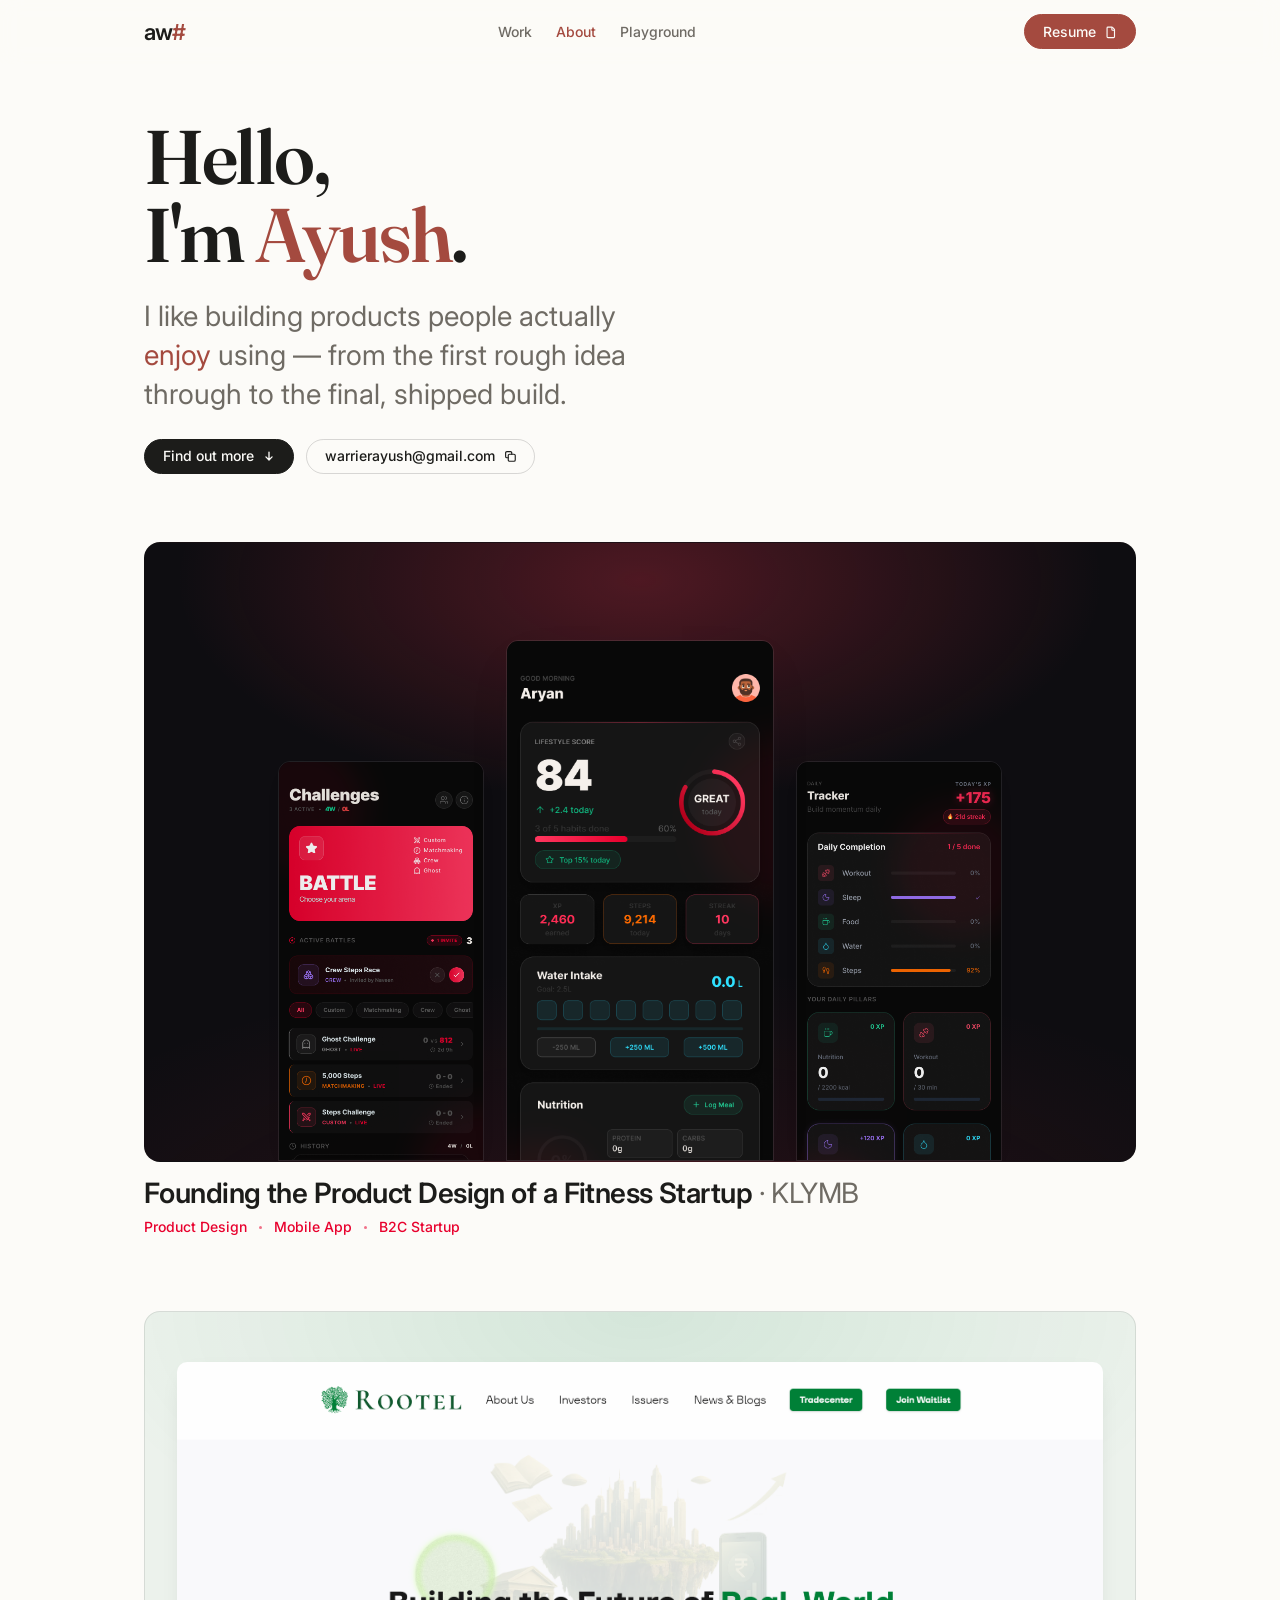
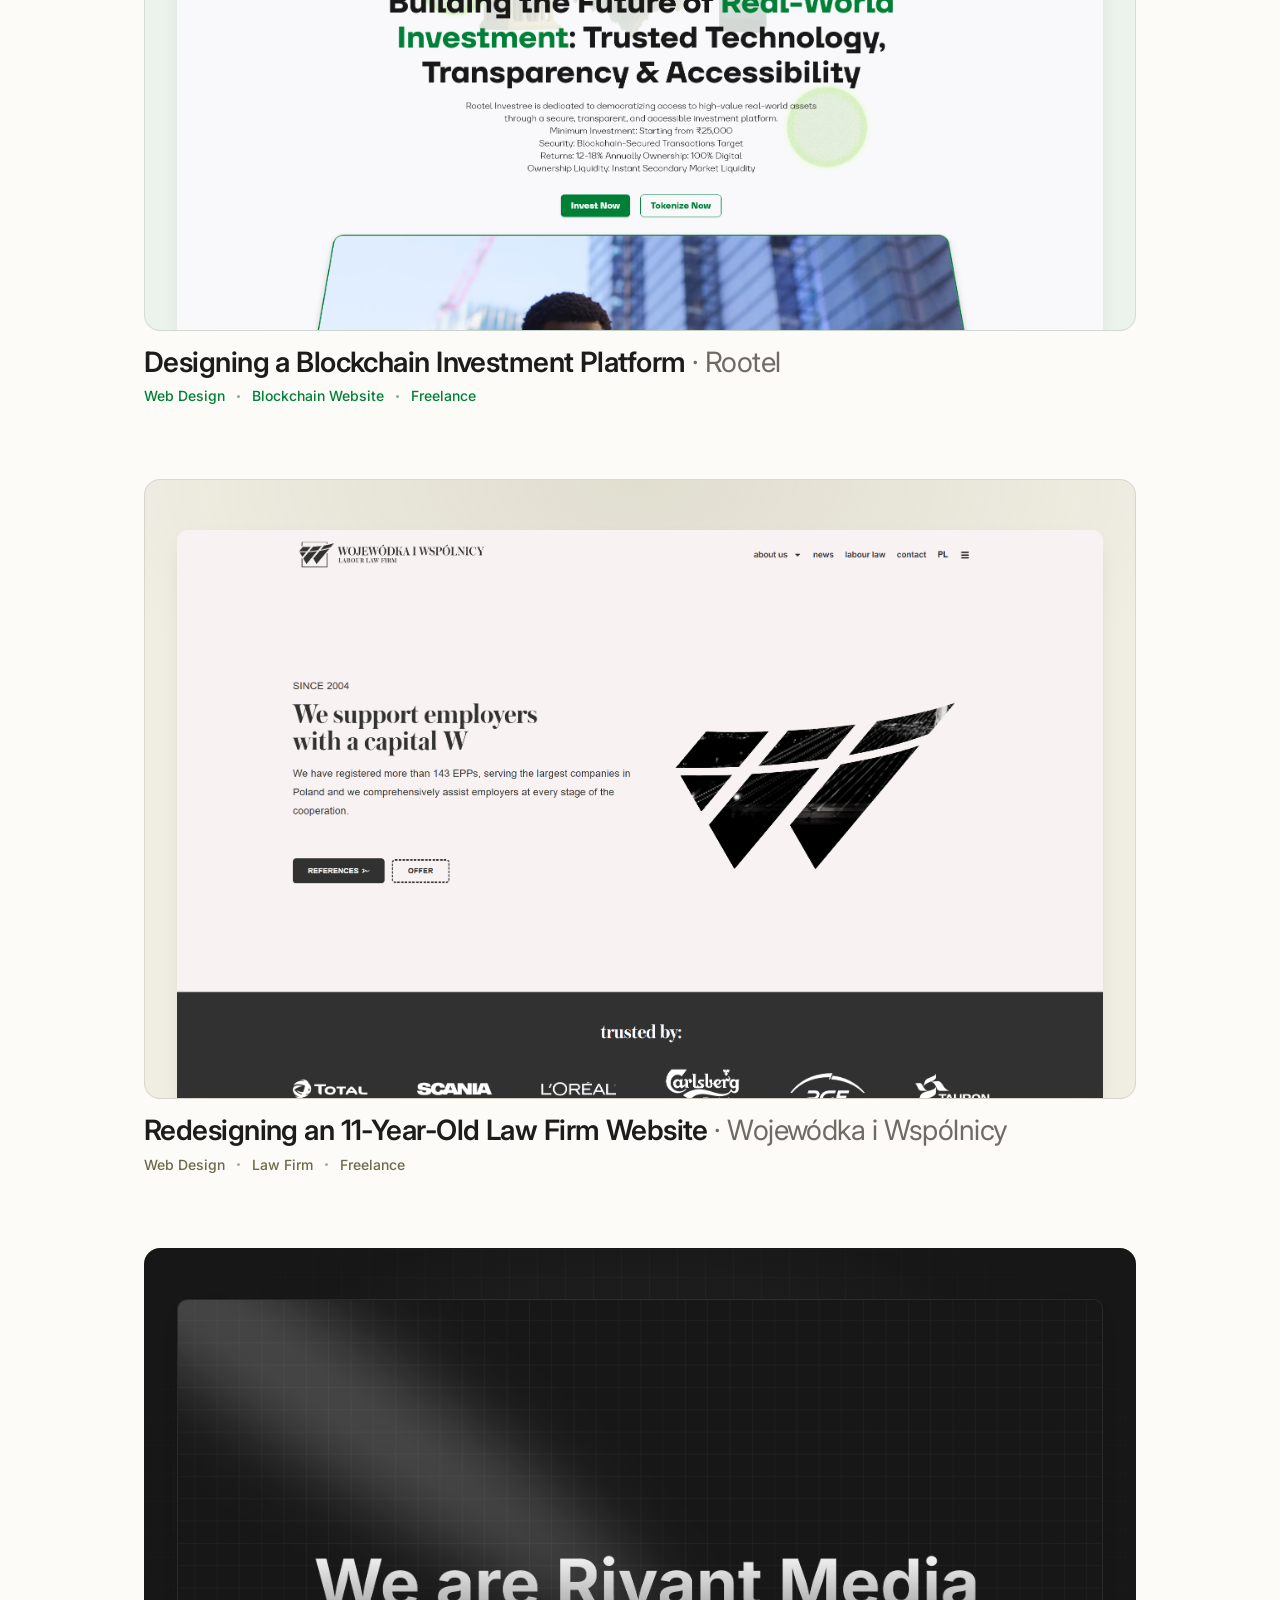
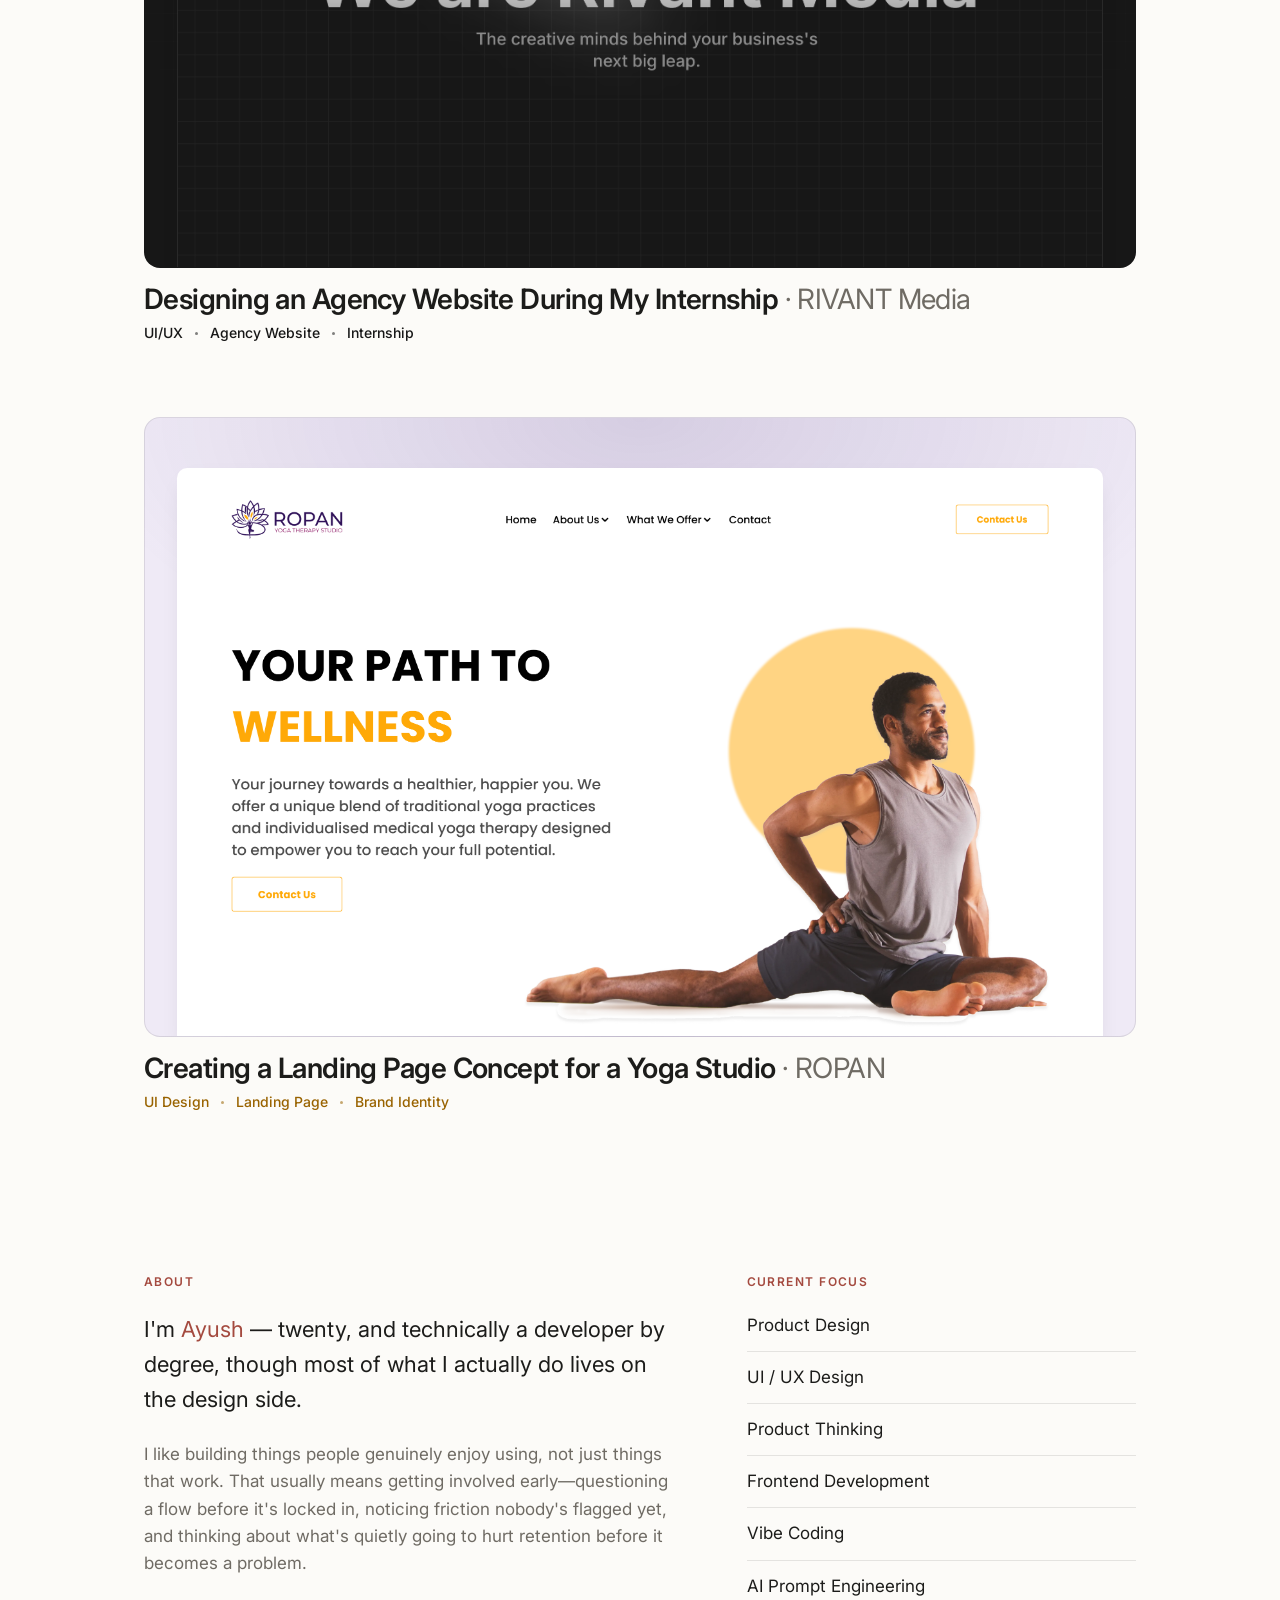
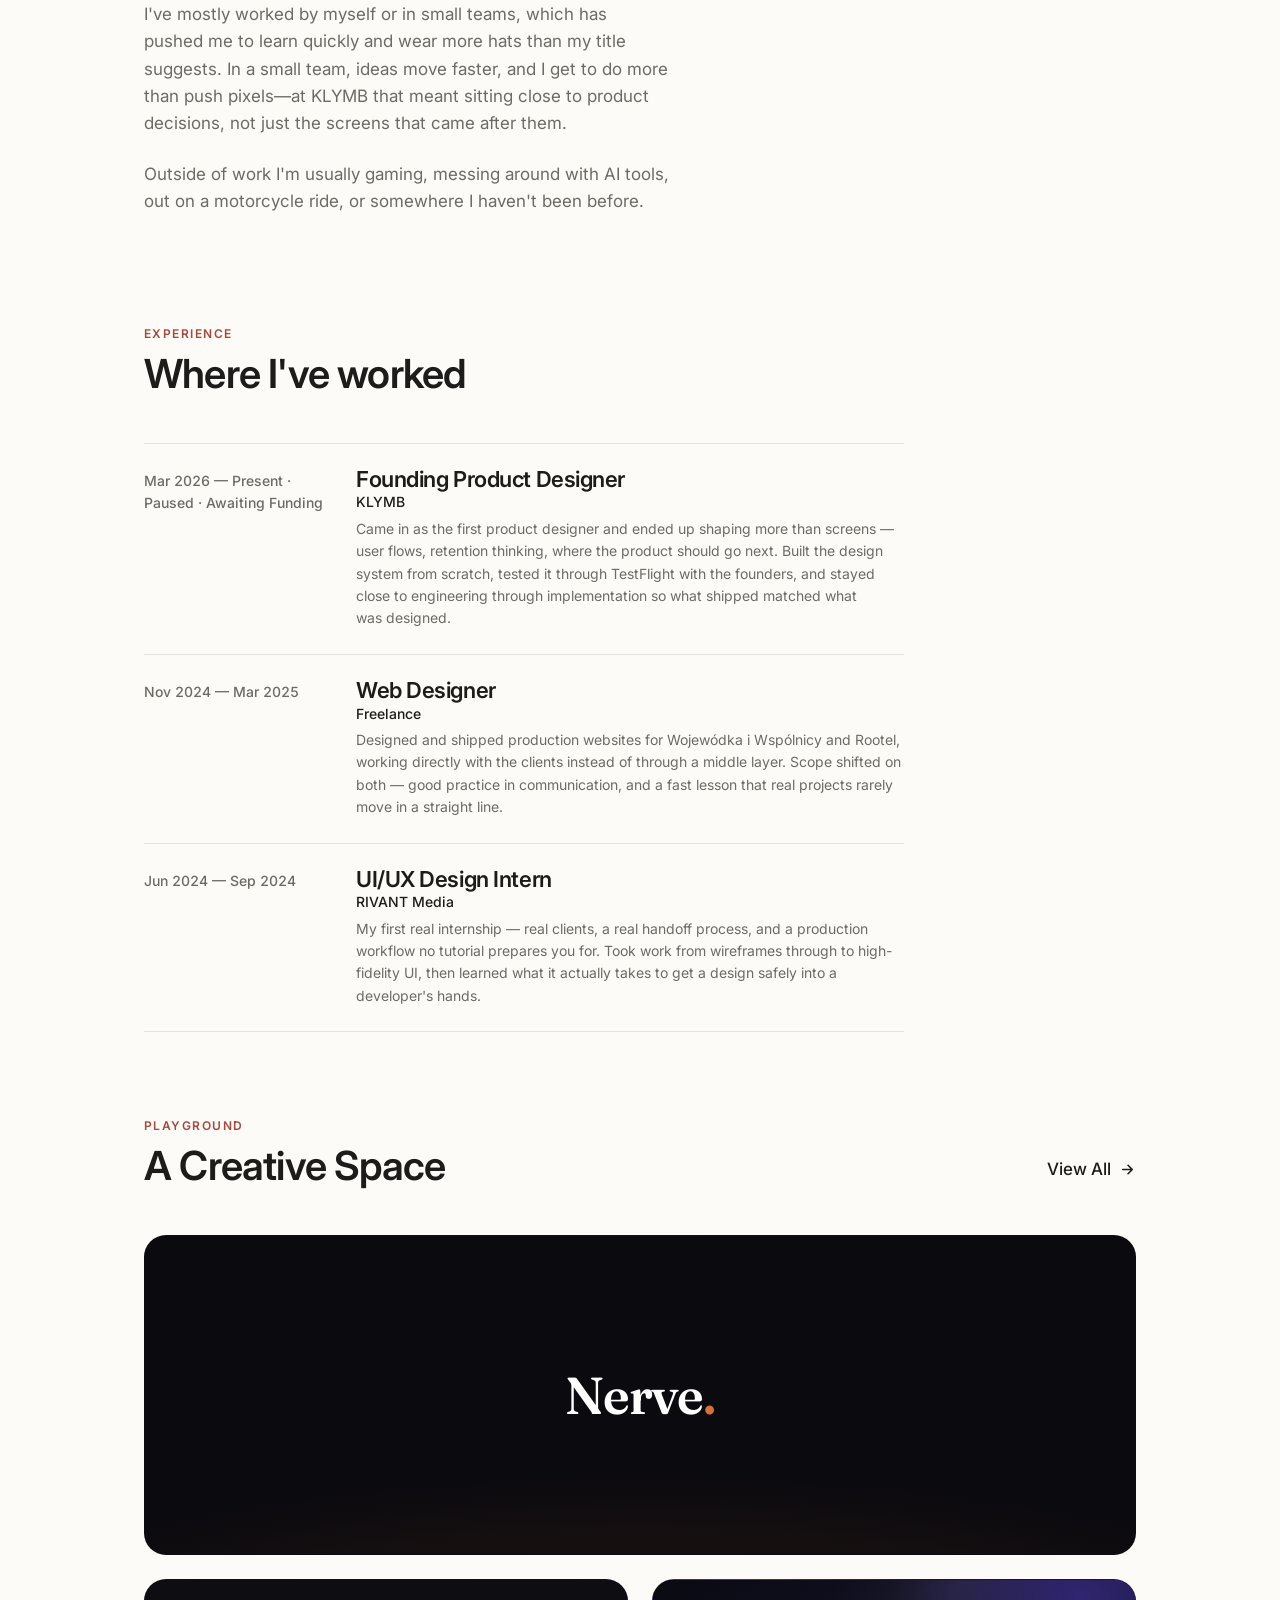
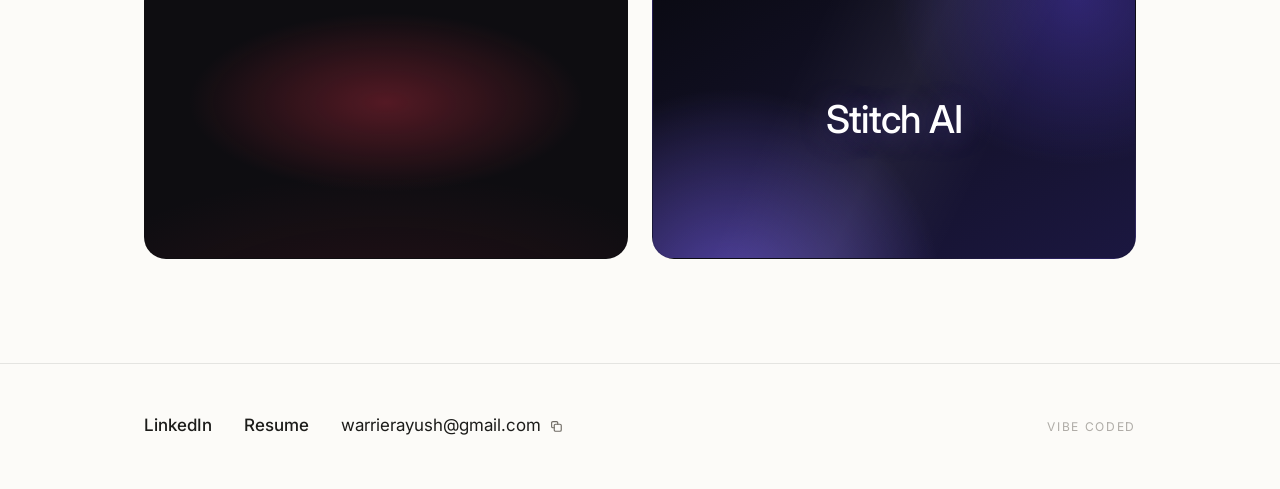
==== index.html @ 0dbe0be9 "Add files via upload" ====
<!DOCTYPE html>
<html lang="en">
<head>
  <meta charset="UTF-8" />
  <meta name="viewport" content="width=device-width, initial-scale=1.0" />

  <title>Ayush Warrier</title>
  <meta name="description" content="Ayush Warrier — product designer and frontend engineer based in Mumbai. Selected product and web work, including KLYMB, ROPAN and Rootel." />
  <meta name="author" content="Ayush Warrier" />
  <link rel="canonical" href="https://warrierayush.me/" />

  <!-- Open Graph — og:title is a touch fuller than <title> for social
       previews, where a bare name alone gives a stranger no context. -->
  <meta property="og:title" content="Ayush Warrier — Product Designer &amp; Frontend Engineer" />
  <meta property="og:description" content="Ayush Warrier — product designer and frontend engineer based in Mumbai. Selected product and web work, including KLYMB, ROPAN and Rootel." />
  <meta property="og:type" content="website" />
  <meta property="og:url" content="https://warrierayush.me/" />
  <meta property="og:image" content="https://warrierayush.me/assets/og-image.png" />
  <meta property="og:image:width" content="1200" />
  <meta property="og:image:height" content="630" />
  <meta property="og:site_name" content="Ayush Warrier" />

  <!-- Twitter Card -->
  <meta name="twitter:card" content="summary_large_image" />
  <meta name="twitter:title" content="Ayush Warrier — Product Designer &amp; Frontend Engineer" />
  <meta name="twitter:description" content="Ayush Warrier — product designer and frontend engineer based in Mumbai. Selected product and web work, including KLYMB, ROPAN and Rootel." />
  <meta name="twitter:image" content="https://warrierayush.me/assets/og-image.png" />

  <!-- Icons / PWA -->
  <link rel="icon" href="assets/favicon.ico" sizes="32x32" />
  <link rel="icon" href="assets/favicon.svg" type="image/svg+xml" />
  <link rel="icon" href="assets/favicon-16x16.png" sizes="16x16" type="image/png" />
  <link rel="icon" href="assets/favicon-32x32.png" sizes="32x32" type="image/png" />
  <link rel="apple-touch-icon" href="assets/apple-touch-icon.png" />
  <link rel="manifest" href="site.webmanifest" />
  <meta name="theme-color" content="#FCFBF8" />

  <link rel="preconnect" href="https://fonts.googleapis.com" />
  <link rel="preconnect" href="https://fonts.gstatic.com" crossorigin />
  <link
    href="https://fonts.googleapis.com/css2?family=Fraunces:opsz,wght@9..144,400;9..144,500;9..144,600&family=Inter:wght@400;500;600&display=swap"
    rel="stylesheet"
  />

  <!-- Design system first, then components, then sections -->
  <link rel="stylesheet" href="css/variables.css" />
  <link rel="stylesheet" href="css/base.css" />
  <link rel="stylesheet" href="css/components.css" />
  <link rel="stylesheet" href="css/nav.css" />
  <link rel="stylesheet" href="css/hero.css" />
  <link rel="stylesheet" href="css/work.css" />
  <link rel="stylesheet" href="css/about.css" />
  <link rel="stylesheet" href="css/experience.css" />
  <link rel="stylesheet" href="css/playground-preview.css" />
  <link rel="stylesheet" href="css/contact.css" />
</head>

<body>
  <a class="skip-link" href="#work">Skip to work</a>

  <!-- =========================================================
       NAVIGATION — three balanced regions: brand, centered links,
       resume. Resume is duplicated (desktop pill / mobile flyout
       item) so only one is ever visible; see nav.css.
       ========================================================= -->
  <header class="nav" id="top">
    <div class="container nav__inner">
      <a class="nav__brand" href="#top" aria-label="Ayush Warrier — home">aw<span class="nav__brand-mark">#</span></a>

      <nav class="nav__links" aria-label="Primary">
        <ul class="nav__list" data-nav-list>
          <li><a class="nav__link" href="#work">Work</a></li>
          <li><a class="nav__link" href="#about">About</a></li>
          <!-- Playground is a separate destination -->
          <li><a class="nav__link nav__link--alt" href="/playground">Playground</a></li>
          <li class="nav__resume-mobile">
            <a class="btn btn--accent nav__resume" href="assets/Ayush_Warrier_Resume.pdf" target="_blank" rel="noopener">
              Resume
              <svg class="btn__icon" viewBox="0 0 16 16" fill="none" aria-hidden="true">
                <path d="M4.5 2.5h4.586a1 1 0 0 1 .707.293l1.914 1.914a1 1 0 0 1 .293.707V13.5a1 1 0 0 1-1 1h-6.5a1 1 0 0 1-1-1v-10a1 1 0 0 1 1-1Z" stroke="currentColor" stroke-width="1.3" stroke-linejoin="round" />
                <path d="M9 2.5V5a1 1 0 0 0 1 1h2.4" stroke="currentColor" stroke-width="1.3" stroke-linejoin="round" />
              </svg>
            </a>
          </li>
        </ul>
      </nav>

      <a class="btn btn--accent nav__resume nav__resume-desktop" href="assets/Ayush_Warrier_Resume.pdf" target="_blank" rel="noopener">
        Resume
        <svg class="btn__icon" viewBox="0 0 16 16" fill="none" aria-hidden="true">
          <path d="M4.5 2.5h4.586a1 1 0 0 1 .707.293l1.914 1.914a1 1 0 0 1 .293.707V13.5a1 1 0 0 1-1 1h-6.5a1 1 0 0 1-1-1v-10a1 1 0 0 1 1-1Z" stroke="currentColor" stroke-width="1.3" stroke-linejoin="round" />
          <path d="M9 2.5V5a1 1 0 0 0 1 1h2.4" stroke="currentColor" stroke-width="1.3" stroke-linejoin="round" />
        </svg>
      </a>

      <button
        class="nav__toggle"
        type="button"
        aria-label="Open menu"
        aria-expanded="false"
        aria-controls="mobile-nav"
        data-nav-toggle
      >
        <span class="nav__toggle-bar"></span>
        <span class="nav__toggle-bar"></span>
      </button>
    </div>
  </header>

  <main id="main">

    <!-- =========================================================
         HERO
         A single editorial column, tightened to lead straight into
         the work — KLYMB should already be peeking into view.
         ========================================================= -->
    <section class="hero" aria-labelledby="hero-heading">
      <div class="container hero__inner">
        <h1 class="hero__heading" id="hero-heading" data-reveal-load style="--reveal-order:0">Hello,<br />I'm <span class="hero__accent">Ayush</span>.</h1>

        <p class="hero__intro" data-reveal-load style="--reveal-order:1">
          I like building products people actually <em class="hero__accent">enjoy</em>
          using — from the first rough idea through to the final, shipped build.
        </p>

        <div class="hero__actions" data-reveal-load style="--reveal-order:2">
          <a class="btn btn--primary" href="#about">
            Find out more
            <svg class="btn__icon" viewBox="0 0 16 16" fill="none" aria-hidden="true">
              <path d="M8 3.5v9M4.5 9 8 12.5 11.5 9" stroke="currentColor" stroke-width="1.5" stroke-linecap="round" stroke-linejoin="round" />
            </svg>
          </a>
          <button class="btn btn--secondary" type="button" data-copy-email="warrierayush@gmail.com" aria-label="Copy email address, warrierayush@gmail.com">
            warrierayush@gmail.com
            <svg class="btn__icon" viewBox="0 0 16 16" fill="none" aria-hidden="true">
              <rect x="6" y="6" width="8" height="8" rx="1.5" stroke="currentColor" stroke-width="1.3" />
              <path d="M10 6V4.5A1.5 1.5 0 0 0 8.5 3h-4A1.5 1.5 0 0 0 3 4.5v4A1.5 1.5 0 0 0 4.5 10H6" stroke="currentColor" stroke-width="1.3" stroke-linecap="round" />
            </svg>
          </button>
        </div>
      </div>
    </section>

    <!-- =========================================================
         WORK
         No heading — KLYMB, right below the hero, is the
         introduction to the work. Five projects, one column, one
         card. Every thumbnail reuses that project's own hero
         composition and colours.
         Order: KLYMB, Rootel, Wojewódka, RIVANT, ROPAN — importance
         and professional growth, most recent/significant first.
         Titles pair a descriptive value statement with the brand
         name (secondary, see .work-card__brand in work.css). -->
    <section class="section work" id="work" aria-label="Work">
      <div class="container">
        <div class="work__grid">

          <!-- KLYMB — three screens on the same dark crimson ground
               as the case study's own hero stage; Home dominant,
               Challenges and Tracker supporting. Not lazy-loaded —
               this is the introduction to the work. -->
          <a class="work-card work-card--klymb" href="/klymb" data-reveal-load style="--reveal-order:3">
            <div class="work-card__media work-card__media--app">
              <div class="work-card__app-screens">
                <div class="work-card__shot--app">
                  <img
                    src="assets/klymb/designs/challenges.png"
                    alt="KLYMB challenges screen — crew battles and a live leaderboard"
                    loading="eager"
                  />
                </div>
                <div class="work-card__shot--app work-card__shot--lead">
                  <img
                    src="assets/klymb/designs/home_screen.png"
                    alt="KLYMB app home screen — the daily Lifestyle Score"
                    loading="eager"
                    fetchpriority="high"
                  />
                </div>
                <div class="work-card__shot--app">
                  <img
                    src="assets/klymb/designs/tracker_screen.png"
                    alt="KLYMB tracker screen — daily completion and habit pillars"
                    loading="eager"
                  />
                </div>
              </div>
            </div>
            <div class="work-card__body">
              <h2 class="work-card__title">Founding the Product Design of a Fitness Startup <span class="work-card__brand">· KLYMB</span></h2>
              <p class="meta work-card__tags">
                <span class="meta__item">Product Design</span>
                <span class="meta__item">Mobile App</span>
                <span class="meta__item">B2C Startup</span>
              </p>
            </div>
          </a>

          <!-- Rootel — blockchain platform site + design system -->
          <a class="work-card work-card--rootel" href="/rootel" data-reveal-load style="--reveal-order:4">
            <div class="work-card__media work-card__media--stage">
              <div class="work-card__shot">
                <img
                  src="assets/rootel_ss.png"
                  alt="Rootel blockchain platform website"
                  loading="lazy"
                />
              </div>
            </div>
            <div class="work-card__body">
              <h2 class="work-card__title">Designing a Blockchain Investment Platform <span class="work-card__brand">· Rootel</span></h2>
              <p class="meta work-card__tags">
                <span class="meta__item">Web Design</span>
                <span class="meta__item">Blockchain Website</span>
                <span class="meta__item">Freelance</span>
              </p>
            </div>
          </a>

          <!-- Wojewódka i Wspólnicy — law firm website (freelance) -->
          <a class="work-card work-card--wojewodka" href="/wojewodka" data-reveal-load style="--reveal-order:5">
            <div class="work-card__media work-card__media--stage">
              <div class="work-card__shot">
                <img
                  src="assets/wojewodka/wojewodka_ss.png"
                  alt="Wojewódka i Wspólnicy law firm website"
                  loading="lazy"
                />
              </div>
            </div>
            <div class="work-card__body">
              <h2 class="work-card__title">Redesigning an 11-Year-Old Law Firm Website <span class="work-card__brand">· Wojewódka i Wspólnicy</span></h2>
              <p class="meta work-card__tags">
                <span class="meta__item">Web Design</span>
                <span class="meta__item">Law Firm</span>
                <span class="meta__item">Freelance</span>
              </p>
            </div>
          </a>

          <!-- RIVANT Media — agency website (internship) -->
          <a class="work-card work-card--rivant" href="/rivant" data-reveal-load style="--reveal-order:6">
            <div class="work-card__media work-card__media--stage">
              <div class="work-card__shot">
                <img
                  src="assets/rivant/rivant_ss.png"
                  alt="RIVANT Media agency homepage"
                  loading="lazy"
                />
              </div>
            </div>
            <div class="work-card__body">
              <h2 class="work-card__title">Designing an Agency Website During My Internship <span class="work-card__brand">· RIVANT Media</span></h2>
              <p class="meta work-card__tags">
                <span class="meta__item">UI/UX</span>
                <span class="meta__item">Agency Website</span>
                <span class="meta__item">Internship</span>
              </p>
            </div>
          </a>

          <!-- ROPAN Yoga Studio — the landing page's own hero, cropped
               to its top the same way the case study crops it -->
          <a class="work-card work-card--ropan" href="/ropan" data-reveal-load style="--reveal-order:7">
            <div class="work-card__media work-card__media--stage">
              <div class="work-card__shot">
                <img
                  src="assets/ropan/ropan-hero-section.png"
                  alt="ROPAN Yoga Studio landing page — hero section"
                  loading="lazy"
                />
              </div>
            </div>
            <div class="work-card__body">
              <h2 class="work-card__title">Creating a Landing Page Concept for a Yoga Studio <span class="work-card__brand">· ROPAN</span></h2>
              <p class="meta work-card__tags">
                <span class="meta__item">UI Design</span>
                <span class="meta__item">Landing Page</span>
                <span class="meta__item">Brand Identity</span>
              </p>
            </div>
          </a>

        </div>
      </div>
    </section>

    <!-- =========================================================
         ABOUT
         Human and personal. Prose left; current focus right.
         ========================================================= -->
    <section class="section about" id="about" aria-label="About">
      <div class="container about__inner">
        <div class="about__main" data-reveal-load style="--reveal-order:8">
          <p class="eyebrow">About</p>
          <div class="about__prose">
            <p>
              I'm <span class="hero__accent">Ayush</span> — twenty, and technically
              a developer by degree, though most of what I actually do lives on
              the design side.
            </p>
            <p>
              I like building things people genuinely enjoy using, not just
              things that work. That usually means getting involved
              early—questioning a flow before it's locked in, noticing friction
              nobody's flagged yet, and thinking about what's quietly going to
              hurt retention before it becomes a problem.
            </p>
            <p>
              I've mostly worked by myself or in small teams, which has pushed
              me to learn quickly and wear more hats than my title suggests. In
              a small team, ideas move faster, and I get to do more than push
              pixels—at KLYMB that meant sitting close to product decisions,
              not just the screens that came after them.
            </p>
            <p>
              Outside of work I'm usually gaming, messing around with AI tools,
              out on a motorcycle ride, or somewhere I haven't been before.
            </p>
          </div>
        </div>

        <aside class="about__aside" data-reveal-load style="--reveal-order:8">
          <div class="about__block">
            <h2 class="about__block-title">Current focus</h2>
            <ul class="about__list">
              <li>Product Design</li>
              <li>UI / UX Design</li>
              <li>Product Thinking</li>
              <li>Frontend Development</li>
              <li>Vibe Coding</li>
              <li>AI Prompt Engineering</li>
            </ul>
          </div>
        </aside>
      </div>
    </section>

    <!-- =========================================================
         EXPERIENCE
         Editorial timeline. What each role actually taught me,
         not a bullet-point resume.
         ========================================================= -->
    <section class="section experience" id="experience" aria-labelledby="experience-title">
      <div class="container">
        <header class="section-head section-head--roomy" data-reveal-load style="--reveal-order:9">
          <p class="eyebrow">Experience</p>
          <h2 class="section-title" id="experience-title">Where I've worked</h2>
        </header>

        <ol class="timeline">
          <li class="timeline__item" data-reveal-load style="--reveal-order:10">
            <div class="timeline__period">Mar 2026 — Present · Paused · Awaiting Funding</div>
            <div class="timeline__detail">
              <h3 class="timeline__role">Founding Product Designer</h3>
              <p class="timeline__company">KLYMB</p>
              <p class="timeline__note">
                Came in as the first product designer and ended up shaping more
                than screens — user flows, retention thinking, where the
                product should go next. Built the design system from scratch,
                tested it through TestFlight with the founders, and stayed
                close to engineering through implementation so what shipped
                matched what was designed.
              </p>
            </div>
          </li>
          <li class="timeline__item" data-reveal-load style="--reveal-order:10">
            <div class="timeline__period">Nov 2024 — Mar 2025</div>
            <div class="timeline__detail">
              <h3 class="timeline__role">Web Designer</h3>
              <p class="timeline__company">Freelance</p>
              <p class="timeline__note">
                Designed and shipped production websites for Wojewódka i
                Wspólnicy and Rootel, working directly with the clients instead
                of through a middle layer. Scope shifted on both — good
                practice in communication, and a fast lesson that real projects
                rarely move in a straight line.
              </p>
            </div>
          </li>
          <li class="timeline__item" data-reveal-load style="--reveal-order:10">
            <div class="timeline__period">Jun 2024 — Sep 2024</div>
            <div class="timeline__detail">
              <h3 class="timeline__role">UI/UX Design Intern</h3>
              <p class="timeline__company">RIVANT Media</p>
              <p class="timeline__note">
                My first real internship — real clients, a real handoff
                process, and a production workflow no tutorial prepares you
                for. Took work from wireframes through to high-fidelity UI,
                then learned what it actually takes to get a design safely into
                a developer's hands.
              </p>
            </div>
          </li>
        </ol>
      </div>
    </section>

    <!-- =========================================================
         PLAYGROUND PREVIEW
         Not another portfolio section — a cropped window into the
         Playground, for visitors (mobile especially) who might
         otherwise miss that it exists. Header mirrors Experience;
         the tiles reuse the Playground bento's own artwork and
         tokens so this reads as a continuation of that page.
         ========================================================= -->
    <section class="section playground-preview" id="playground" aria-labelledby="playground-preview-title">
      <div class="container">
        <header class="section-head section-head--roomy pg-preview-head" data-reveal-load style="--reveal-order:11">
          <div>
            <p class="eyebrow">Playground</p>
            <h2 class="section-title" id="playground-preview-title">A Creative Space</h2>
          </div>
          <a class="link pg-preview-head__cta" href="/playground">
            View All
            <svg class="btn__icon" viewBox="0 0 16 16" fill="none" aria-hidden="true">
              <path d="M3.5 8h9M8.5 4l4 4-4 4" stroke="currentColor" stroke-width="1.5" stroke-linecap="round" stroke-linejoin="round" />
            </svg>
          </a>
        </header>

        <div class="pg-preview" data-reveal-load style="--reveal-order:12">

          <!-- Nerve — the project's own wordmark, on the same dark
               ground its Playground bento tile uses -->
          <a class="pg-preview__tile pg-preview__tile--nerve" href="/playground/nerve" aria-label="Nerve — open project">
            <span class="pg-preview__nerve-word">Nerve<span class="nerve-dot">.</span></span>
          </a>

          <!-- More KLYMB — the same supplied mockup as the Playground page -->
          <a class="pg-preview__tile pg-preview__tile--klymb" href="/playground/more-klymb" aria-label="More KLYMB — open project">
            <img src="playground/more-klymb/assets/more-klymb%28thumbnail%29.png" alt="" loading="eager" />
          </a>

          <!-- Stitch AI — the same branded panel as the Playground page -->
          <a class="pg-preview__tile pg-preview__tile--stitch" href="/playground/testing-stitch-ai" aria-label="Testing with Stitch AI — open project">
            <span class="pg-preview__stitch-word">Stitch AI</span>
          </a>

        </div>
      </div>
    </section>

  </main>

  <!-- =========================================================
       FOOTER — minimal. Links left, a quiet note right.
       ========================================================= -->
  <footer class="site-footer" id="contact">
    <div class="container site-footer__inner" data-reveal-load style="--reveal-order:13">
      <ul class="site-footer__links">
        <li>
          <a class="link" href="https://www.linkedin.com/in/ayush-warrier/" target="_blank" rel="noopener">LinkedIn</a>
        </li>
        <li>
          <a class="link" href="assets/Ayush_Warrier_Resume.pdf" target="_blank" rel="noopener">Resume</a>
        </li>
        <li>
          <button class="link site-footer__copy" type="button" data-copy-email="warrierayush@gmail.com" aria-label="Copy email address, warrierayush@gmail.com">
            warrierayush@gmail.com
            <svg viewBox="0 0 16 16" fill="none" aria-hidden="true">
              <rect x="6" y="6" width="8" height="8" rx="1.5" stroke="currentColor" stroke-width="1.3" />
              <path d="M10 6V4.5A1.5 1.5 0 0 0 8.5 3h-4A1.5 1.5 0 0 0 3 4.5v4A1.5 1.5 0 0 0 4.5 10H6" stroke="currentColor" stroke-width="1.3" stroke-linecap="round" />
            </svg>
          </button>
        </li>
      </ul>

      <p class="site-footer__note">Vibe coded</p>
    </div>
  </footer>

  <!-- Toast — populated and shown by js/main.js -->
  <div class="toast" role="status" aria-live="polite" data-toast></div>

  <!-- Modules — deferred, order-independent. Reveal is pure CSS on
       this page (see [data-reveal-load] in base.css) — no reveal.js
       here; that script is only for the case-study/live-project
       pages' scroll-triggered chapter reveals. -->
  <script src="js/nav.js" defer></script>
  <script src="js/main.js" defer></script>
</body>
</html>
---- css/variables.css ----
/* =============================================================
   DESIGN TOKENS
   The single source of truth for colour, type, spacing, radius,
   container widths and motion. Nothing in the portfolio should
   hardcode a value that belongs here.
   ============================================================= */

:root {
  /* ---------------------------------------------------------
     Colour — a neutral system that frames the work.
     Names mirror the Principles document.
     --------------------------------------------------------- */
  --color-bg:              #FCFBF8; /* Porcelain — warm off-white */
  --color-text:            #1C1C1A; /* Carbon Black — headings, key text */
  --color-text-secondary:  #6F6B64; /* Dim Grey — support, metadata */
  --color-surface:         #E7E3DB; /* Soft Linen — cards, dividers, hover */
  --color-accent:          #A44A3F; /* Terracotta — the one identity accent */

  /* Derived tones — kept minimal and predictable */
  --color-accent-hover:    #8C3E34; /* darker terracotta for hover feedback */
  --color-surface-soft:    #F1EEE8; /* a lighter linen for large fills */
  --color-hover:           #EFEBE3; /* subtle hover wash */
  --color-border:          rgba(28, 28, 26, 0.10); /* hairline dividers */
  --color-border-strong:   rgba(28, 28, 26, 0.16);
  --color-on-accent:       #FCFBF8; /* text sitting on the accent */

  /* Focus ring — visible, accessible, quiet */
  --focus-ring: 0 0 0 3px rgba(164, 74, 63, 0.35);

  /* ---------------------------------------------------------
     Typography
     TODO(typeface): Font family is not defined in the Phase-1
     documents. Inter (text) + Fraunces (display) are carried
     over from the prior identity as a considered default and
     loaded in index.html. Confirm or replace before launch.
     --------------------------------------------------------- */
  --font-sans:  'Inter', -apple-system, BlinkMacSystemFont, 'Segoe UI', Roboto, Helvetica, Arial, sans-serif;
  --font-serif: 'Fraunces', Georgia, 'Times New Roman', serif;

  /* Fluid type scale — mobile-first, grows gently toward desktop.
     Used through named roles, not raw sizes, wherever possible. */
  --text-xs:      0.75rem;   /* 12px — labels, eyebrows */
  --text-sm:      0.875rem;  /* 14px — metadata, captions */
  --text-base:    1rem;      /* 16px — body */
  --text-md:      1.0625rem; /* 17px — comfortable body */
  --text-lg:      clamp(1.125rem, 1rem + 0.6vw, 1.375rem);  /* lead paragraph */
  --text-xl:      clamp(1.375rem, 1.2rem + 1vw, 1.75rem);   /* small headings */
  --text-2xl:     clamp(1.75rem, 1.4rem + 1.8vw, 2.5rem);   /* section titles */
  --text-display: clamp(2.75rem, 2rem + 4.2vw, 4.75rem);    /* hero name */

  /* Line-height roles */
  --leading-tight:   1.08;
  --leading-snug:    1.25;
  --leading-normal:  1.6;

  /* Letter-spacing roles */
  --tracking-eyebrow: 0.12em;
  --tracking-tight:  -0.02em;
  --tracking-normal: 0;

  /* Weights */
  --weight-regular:  400;
  --weight-medium:   500;
  --weight-semibold: 600;

  /* Measure — comfortable reading line length */
  --measure: 62ch;

  /* ---------------------------------------------------------
     Spacing — a predictable rhythm (base 4px)
     --------------------------------------------------------- */
  --space-1:  0.25rem;  /* 4  */
  --space-2:  0.5rem;   /* 8  */
  --space-3:  0.75rem;  /* 12 */
  --space-4:  1rem;     /* 16 */
  --space-5:  1.5rem;   /* 24 */
  --space-6:  2rem;     /* 32 */
  --space-7:  3rem;     /* 48 */
  --space-8:  4rem;     /* 64 */
  --space-9:  6rem;     /* 96 */
  --space-10: 8rem;     /* 128 */

  /* Vertical breathing room for a full section — fluid */
  --section-gap: clamp(4rem, 8vw, 8rem);

  /* ---------------------------------------------------------
     Radius — soft but restrained
     --------------------------------------------------------- */
  --radius-sm:   6px;
  --radius-md:   10px;
  --radius-lg:   16px;
  --radius-xl:   22px;
  --radius-full: 999px;

  /* ---------------------------------------------------------
     Container — content width and page gutters
     --------------------------------------------------------- */
  --container:      1120px;
  --container-wide: 1280px;
  --gutter: clamp(1.25rem, 5vw, 4rem);

  /* ---------------------------------------------------------
     Elevation — used only where separation genuinely helps
     --------------------------------------------------------- */
  --shadow-sm: 0 1px 2px rgba(28, 28, 26, 0.04);
  --shadow-md: 0 8px 24px -12px rgba(28, 28, 26, 0.18);
  --shadow-lg: 0 18px 48px -20px rgba(28, 28, 26, 0.22);

  /* ---------------------------------------------------------
     Motion — subtle by mandate
     --------------------------------------------------------- */
  --dur-fast: 180ms;
  --dur:      280ms;
  --dur-slow: 560ms;
  --ease:      cubic-bezier(0.4, 0, 0.2, 1);   /* standard */
  --ease-out:  cubic-bezier(0.16, 1, 0.3, 1);  /* gentle deceleration */

  /* Sticky navigation height — referenced for scroll offsets */
  --nav-height: 64px;
}
---- css/base.css ----
/* =============================================================
   BASE
   Reset, document defaults, typography base, container and the
   small set of shared helpers used across sections.
   ============================================================= */

/* --- Reset ------------------------------------------------- */
*,
*::before,
*::after {
  box-sizing: border-box;
}

* {
  margin: 0;
}

html {
  -webkit-text-size-adjust: 100%;
  scroll-behavior: smooth;
  /* Anchored jumps land below the sticky nav */
  scroll-padding-top: calc(var(--nav-height) + var(--space-4));
}

body {
  background-color: var(--color-bg);
  color: var(--color-text);
  font-family: var(--font-sans);
  font-size: var(--text-md);
  line-height: var(--leading-normal);
  font-weight: var(--weight-regular);
  -webkit-font-smoothing: antialiased;
  -moz-osx-font-smoothing: grayscale;
  text-rendering: optimizeLegibility;
  font-feature-settings: 'kern' 1, 'liga' 1;
  min-height: 100vh;
  overflow-x: hidden;
}

/* Text selection — the one place browser blue gives way to the accent */
::selection {
  background-color: var(--color-accent);
  color: var(--color-on-accent);
}

img,
picture,
video,
svg {
  display: block;
  max-width: 100%;
}

input,
button,
textarea,
select {
  font: inherit;
  color: inherit;
}

a {
  color: inherit;
  text-decoration: none;
}

ul,
ol {
  list-style: none;
  padding: 0;
}

/* --- Typography base --------------------------------------- */
h1,
h2,
h3,
h4 {
  font-weight: var(--weight-semibold);
  line-height: var(--leading-tight);
  letter-spacing: var(--tracking-tight);
  color: var(--color-text);
  text-wrap: balance;
}

p {
  text-wrap: pretty;
}

strong {
  font-weight: var(--weight-semibold);
}

/* --- Layout helpers ---------------------------------------- */

/* Horizontal container with page gutters */
.container {
  width: 100%;
  max-width: var(--container);
  margin-inline: auto;
  padding-inline: var(--gutter);
}

/* A standard vertical section */
.section {
  padding-block: var(--section-gap);
}

/* --- Section heading pattern ------------------------------- */
/* Small uppercase eyebrow that labels a section quietly */
.eyebrow {
  /* display:block, not inline-block — an inline-block as the first
     child of a block container sits inside an implicit line box
     sized by the parent's inherited font metrics and baseline-
     aligns within it, which was pushing "About" a few pixels below
     "Current focus" even with identical line-height. */
  display: block;
  font-size: var(--text-xs);
  font-weight: var(--weight-semibold);
  letter-spacing: var(--tracking-eyebrow);
  text-transform: uppercase;
  color: var(--color-accent);
  line-height: 1;
}

.section-title {
  font-size: var(--text-2xl);
  margin-top: var(--space-3);
}

/* Wraps an eyebrow/title pair, spacing it from what follows */
.section-head {
  margin-bottom: var(--space-7);
}

/* Used by Experience's heading — a touch more room than the
   default, so "Where I've worked" doesn't crowd the list. */
.section-head--roomy {
  margin-bottom: clamp(1.75rem, 4vw, 3rem);
}

/* Optional short line beneath a section title */
.section-lead {
  margin-top: var(--space-4);
  max-width: 46ch;
  color: var(--color-text-secondary);
  font-size: var(--text-lg);
}

/* --- Accessibility ----------------------------------------- */

/* Visible, consistent focus for keyboard users only */
:focus-visible {
  outline: 2px solid var(--color-accent);
  outline-offset: 2px;
  border-radius: var(--radius-sm);
}

/* Remove the default outline when focus-visible is supported
   and we are providing our own ring on a component */
:focus:not(:focus-visible) {
  outline: none;
}

/* Skip link — first stop for keyboard / screen-reader users */
.skip-link {
  position: absolute;
  left: var(--space-4);
  top: var(--space-4);
  z-index: 200;
  padding: var(--space-2) var(--space-4);
  background: var(--color-text);
  color: var(--color-bg);
  border-radius: var(--radius-sm);
  transform: translateY(-160%);
  transition: transform var(--dur) var(--ease);
}

.skip-link:focus {
  transform: translateY(0);
}

/* Screen-reader-only text */
.visually-hidden {
  position: absolute;
  width: 1px;
  height: 1px;
  padding: 0;
  margin: -1px;
  overflow: hidden;
  clip: rect(0 0 0 0);
  white-space: nowrap;
  border: 0;
}

/* --- Scroll reveal (case-study / live-project chapters) ----- */
/* The .reveal class is added by js/reveal.js only, on those long
   storytelling pages; without JS these elements are never hidden.
   Entrance is a few pixels of rise and a fade — nothing more. */
.reveal {
  opacity: 0;
  transform: translateY(12px);
  transition:
    opacity var(--dur-slow) var(--ease-out),
    transform var(--dur-slow) var(--ease-out);
  will-change: opacity, transform;
}

.reveal.is-visible {
  opacity: 1;
  transform: none;
}

/* --- Load reveal (homepage) ---------------------------------
   [data-reveal-load] fades/rises once on page load, staggered
   top-to-bottom via --reveal-order (set inline per element — see
   index.html). Pure CSS, not scroll-triggered: above-the-fold
   content never waits on an intersection event to appear, and
   nothing can end up permanently stuck at opacity:0 the way an
   IntersectionObserver occasionally left the footer (no script to
   fail, no async race — the animation always runs on render). */
@keyframes reveal-in {
  from { opacity: 0; transform: translateY(10px); }
  to   { opacity: 1; transform: none; }
}

[data-reveal-load] {
  animation: reveal-in var(--dur-slow) var(--ease-out) both;
  animation-delay: calc(var(--reveal-order, 0) * 45ms);
}

/* --- Motion preferences ------------------------------------ */
@media (prefers-reduced-motion: reduce) {
  html {
    scroll-behavior: auto;
  }

  *,
  *::before,
  *::after {
    animation-duration: 0.01ms !important;
    animation-iteration-count: 1 !important;
    transition-duration: 0.01ms !important;
    scroll-behavior: auto !important;
  }
}
---- css/components.css ----
/* =============================================================
   COMPONENTS
   Reusable pieces shared across sections: buttons, tags,
   metadata and the base card. Each exists exactly once.
   ============================================================= */

/* --- Buttons ----------------------------------------------- */
/* One button element, differentiated by modifier classes.
   .btn is always an <a> or <button>. */
.btn {
  --btn-bg: transparent;
  --btn-fg: var(--color-text);
  --btn-border: transparent;

  display: inline-flex;
  align-items: center;
  justify-content: center;
  gap: var(--space-2);
  padding: 0.7em 1.25em;
  border: 1px solid var(--btn-border);
  border-radius: var(--radius-full);
  background: var(--btn-bg);
  color: var(--btn-fg);
  font-size: var(--text-sm);
  font-weight: var(--weight-medium);
  line-height: 1;
  cursor: pointer;
  white-space: nowrap;
  transition:
    background-color var(--dur) var(--ease),
    border-color var(--dur) var(--ease),
    color var(--dur) var(--ease);
}

/* Primary — carbon, for the single most important action. The accent
   is kept special and is never used to fill a large element. */
.btn--primary {
  --btn-bg: var(--color-text);
  --btn-fg: var(--color-bg);
  --btn-border: var(--color-text);
}

.btn--primary:hover {
  --btn-bg: #2E2E2A;
  --btn-border: #2E2E2A;
}

/* Secondary — quiet outline for supporting actions */
.btn--secondary {
  --btn-bg: transparent;
  --btn-fg: var(--color-text);
  --btn-border: var(--color-border-strong);
}

.btn--secondary:hover {
  --btn-bg: var(--color-hover);
  --btn-border: var(--color-text);
}

/* Accent — reserved for the single most-wanted action in the nav
   (Resume). The one filled-accent element on the page. */
.btn--accent {
  --btn-bg: var(--color-accent);
  --btn-fg: var(--color-on-accent);
  --btn-border: var(--color-accent);
}

.btn--accent:hover {
  --btn-bg: var(--color-accent-hover);
  --btn-border: var(--color-accent-hover);
}

/* Icon that trails button text (e.g. arrow) — stays put on hover;
   see the Resume button hover in nav.css for the interaction this
   whole file follows: tone change only, nothing moves. */
.btn__icon {
  width: 1em;
  height: 1em;
}

/* --- Text link --------------------------------------------- */
/* Inline link with an underline that animates in on hover */
.link {
  color: var(--color-text);
  position: relative;
  display: inline-flex;
  align-items: center;
  gap: var(--space-2);
  font-weight: var(--weight-medium);
  background-image: linear-gradient(var(--color-accent), var(--color-accent));
  background-repeat: no-repeat;
  background-position: 0 100%;
  background-size: 0% 1.5px;
  transition: background-size var(--dur) var(--ease), color var(--dur) var(--ease);
  padding-bottom: 1px;
}

.link:hover {
  color: var(--color-accent);
  background-size: 100% 1.5px;
}

/* --- Tags -------------------------------------------------- */
/* Small linen pill for project type / technologies */
.tag {
  display: inline-flex;
  align-items: center;
  padding: 0.35em 0.7em;
  border-radius: var(--radius-full);
  background: var(--color-surface);
  color: var(--color-text-secondary);
  font-size: var(--text-xs);
  font-weight: var(--weight-medium);
  letter-spacing: 0.01em;
  white-space: nowrap;
}

.tag-list {
  display: flex;
  flex-wrap: wrap;
  gap: var(--space-2);
}

/* --- Metadata ---------------------------------------------- */
/* Role · Company · Timeline — dim, small, dot-separated */
.meta {
  display: flex;
  flex-wrap: wrap;
  align-items: center;
  gap: var(--space-2) var(--space-3);
  color: var(--color-text-secondary);
  font-size: var(--text-sm);
}

.meta__item {
  display: inline-flex;
  align-items: center;
}

/* A subtle dot between metadata items */
.meta__item + .meta__item::before {
  content: '';
  width: 3px;
  height: 3px;
  border-radius: 50%;
  background: currentColor;
  margin-right: var(--space-3);
  opacity: 0.5;
}

/* Numbered index used to order featured projects (01, 02) */
.index-number {
  font-family: var(--font-serif);
  font-size: var(--text-sm);
  font-weight: var(--weight-medium);
  color: var(--color-text-secondary);
  font-variant-numeric: tabular-nums;
}

/* --- Card -------------------------------------------------- */
/* Base surface for cards. Section CSS composes on top of this. */
.card {
  position: relative;
  background: var(--color-bg);
  border: 1px solid var(--color-border);
  border-radius: var(--radius-lg);
  overflow: hidden;
  transition:
    transform var(--dur) var(--ease-out),
    box-shadow var(--dur) var(--ease-out),
    border-color var(--dur) var(--ease-out);
}

/* Media frame inside a card — holds a screenshot at a fixed
   aspect so cards stay aligned regardless of image height */
.card__media {
  position: relative;
  overflow: hidden;
  background: var(--color-surface-soft);
}

.card__media img {
  width: 100%;
  height: 100%;
  object-fit: cover;
  transition: transform var(--dur-slow) var(--ease-out);
}

/* Placeholder shown where a real asset is not yet available */
.media-placeholder {
  display: grid;
  place-items: center;
  width: 100%;
  height: 100%;
  color: var(--color-text-secondary);
  font-size: var(--text-sm);
  background:
    repeating-linear-gradient(
      -45deg,
      var(--color-surface-soft),
      var(--color-surface-soft) 12px,
      var(--color-surface) 12px,
      var(--color-surface) 24px
    );
}
---- css/nav.css ----
/* =============================================================
   NAVIGATION
   Sticky, quiet, unobtrusive. A subtle surface appears only
   once the page has been scrolled.
   ============================================================= */

.nav {
  position: sticky;
  top: 0;
  z-index: 100;
  height: var(--nav-height);
  display: flex;
  align-items: center;
  background: color-mix(in srgb, var(--color-bg) 88%, transparent);
  backdrop-filter: saturate(1.2) blur(10px);
  border-bottom: 1px solid transparent;
  transition:
    border-color var(--dur) var(--ease),
    background-color var(--dur) var(--ease);
}

/* Applied by JS once the page is scrolled */
.nav.is-scrolled {
  border-bottom-color: var(--color-border);
}

/* Three balanced regions: brand (fixed), links (centered in the
   remaining space), resume (fixed) — not a two-child space-between,
   which reads as brand-left/links-right rather than truly centered. */
.nav__inner {
  display: flex;
  align-items: center;
  width: 100%;
}

/* Wordmark — "aw#". Typography only; the trailing # is the one
   persistent spot of accent in the page chrome. Becomes the favicon. */
.nav__brand {
  flex: 0 0 auto;
  font-weight: var(--weight-semibold);
  letter-spacing: -0.04em;
  font-size: var(--text-lg);
  line-height: 1;
  color: var(--color-text);
}

.nav__brand-mark {
  color: var(--color-accent);
}

/* --- Links — centered in the flexible middle region --------- */
.nav__links {
  flex: 1 1 auto;
  min-width: 0;
  display: flex;
  justify-content: center;
}

.nav__list {
  display: flex;
  align-items: center;
  gap: var(--space-5);
}

.nav__link {
  font-size: var(--text-sm);
  font-weight: var(--weight-medium);
  color: var(--color-text-secondary);
  padding-block: var(--space-2);
  transition: color var(--dur) var(--ease), opacity var(--dur) var(--ease);
}

.nav__link:hover {
  color: var(--color-text);
}

/* Active section indicator — the one place nav chrome carries the accent */
.nav__link.is-active {
  color: var(--color-accent);
}

/* Playground reads as a separate destination */
.nav__link--alt {
  color: var(--color-text-secondary);
}

/* Resume exists twice in the markup: a desktop pill pinned to the
   right edge, and a copy inside the mobile flyout. Only one is ever
   visible — display:none removes the other from focus/AT order. */
.nav__resume-mobile {
  display: none;
}

.nav__resume-desktop {
  flex: 0 0 auto;
  margin-left: var(--space-4);
}

.nav__resume {
  display: inline-flex;
}

/* --- Mobile toggle ----------------------------------------- */
.nav__toggle {
  display: none;
  flex-direction: column;
  justify-content: center;
  gap: 5px;
  width: 40px;
  height: 40px;
  padding: 0;
  background: transparent;
  border: none;
  cursor: pointer;
}

.nav__toggle-bar {
  display: block;
  width: 20px;
  height: 1.5px;
  margin-inline: auto;
  background: var(--color-text);
  transition: transform var(--dur) var(--ease), opacity var(--dur) var(--ease);
}

/* Toggle → close (X) when open */
.nav__toggle[aria-expanded='true'] .nav__toggle-bar:first-child {
  transform: translateY(3.25px) rotate(45deg);
}

.nav__toggle[aria-expanded='true'] .nav__toggle-bar:last-child {
  transform: translateY(-3.25px) rotate(-45deg);
}

/* --- Responsive: mobile menu ------------------------------- */
@media (max-width: 720px) {
  .nav__toggle {
    display: flex;
  }

  .nav__resume-desktop {
    display: none;
  }

  /* .nav__links goes to position:fixed below, which removes it
     from .nav__inner's flex flow — without this, brand and toggle
     are the only two flex items left and collapse together at the
     start of the row instead of sitting at opposite ends. */
  .nav__inner {
    justify-content: space-between;
  }

  .nav__links {
    position: fixed;
    inset: var(--nav-height) 0 auto 0;
    justify-content: normal;
    background: var(--color-bg);
    border-bottom: 1px solid var(--color-border);
    border-radius: 0 0 var(--radius-lg) var(--radius-lg);
    box-shadow: var(--shadow-lg);
    /* Collapsed by default; JS toggles .is-open */
    transform: translateY(-8px);
    opacity: 0;
    pointer-events: none;
    transition:
      transform var(--dur) var(--ease),
      opacity var(--dur) var(--ease);
  }

  .nav__links.is-open {
    transform: translateY(0);
    opacity: 1;
    pointer-events: auto;
  }

  .nav__list {
    width: 100%;
    flex-direction: column;
    align-items: stretch;
    gap: 0;
    padding: var(--space-7) var(--gutter) var(--space-6);
  }

  .nav__link {
    display: block;
    padding-block: var(--space-5);
    font-size: var(--text-md);
    border-bottom: 1px solid var(--color-border);
  }

  .nav__resume-mobile {
    display: block;
    margin-top: var(--space-6);
  }

  /* Full-width so its edges line up with the nav items above it,
     which fill the same padded list width. */
  .nav__resume-mobile .nav__resume {
    width: 100%;
    justify-content: center;
  }
}
---- css/hero.css ----
/* =============================================================
   HERO
   A single editorial column. No portrait, no facts, no cards —
   the whitespace is deliberate. Typography does the work.
   ============================================================= */

.hero {
  /* Shorter than the original hero, but not cramped — the previous
     pass compressed this too far. KLYMB still begins within the
     first viewport; it just no longer touches the CTA row. */
  padding-block: clamp(2rem, 6vh, 4.5rem) clamp(1.5rem, 4vh, 3rem);
}

.hero__inner {
  display: flex;
  flex-direction: column;
  align-items: flex-start;
  gap: var(--space-5);
}

.hero__heading {
  font-family: var(--font-serif);
  font-size: var(--text-display);
  font-weight: var(--weight-semibold);
  letter-spacing: -0.03em;
  line-height: 1.02;
}

.hero__intro {
  max-width: 30ch;
  font-size: var(--text-xl);
  line-height: 1.4;
  color: var(--color-text-secondary);
  text-wrap: balance;
}

/* The single highlighted word — the accent's one appearance in the
   hero. Emphasised semantically, kept upright rather than italic. */
.hero__accent {
  color: var(--color-accent);
  font-style: normal;
}

.hero__actions {
  display: flex;
  flex-wrap: wrap;
  gap: var(--space-3);
}
---- css/work.css ----
/* =============================================================
   WORK
   One section, five projects, one column — cards stacked full
   content-width. Every thumbnail reuses the exact background
   treatment and screenshot styling from that project's own case
   study / live-project page, so the homepage and the pages it
   links to read as the same visual set rather than a generic
   grid of screenshots.
   ============================================================= */

/* Work has no heading of its own — KLYMB, right below the hero,
   is the introduction to the work. Only the top/bottom padding is
   tightened here; the gap between cards is untouched. */
.work {
  padding-top: clamp(1rem, 2.5vw, 2rem);
  padding-bottom: clamp(2.25rem, 5vw, 3.75rem);
}

.work__grid {
  display: grid;
  grid-template-columns: 1fr;
  gap: clamp(2.75rem, 6vw, 4.5rem);
}

.work-card {
  display: grid;
  gap: var(--space-4);
}

/* --- Thumbnail frame — one fixed aspect ratio for every card,
   so app screens and website screenshots align in one rhythm --- */
.work-card__media {
  position: relative;
  aspect-ratio: 16 / 10;
  border-radius: var(--radius-lg);
  overflow: hidden;
  border: 1px solid var(--color-border);
  background: var(--stage-bg, var(--color-surface-soft));
}

/* --- Website screenshots: tinted stage + a rounded, cropped
   "shot" grounded into the bottom edge — the exact composition
   used in klymb.css / live-project.css's own hero stages. --- */
.work-card__media--stage {
  display: flex;
  flex-direction: column;
  padding: clamp(1rem, 4vw, 2rem) clamp(1rem, 4vw, 2rem) 0;
}

.work-card__shot {
  flex: 1;
  width: 100%;
  min-height: 0;
  border-radius: var(--radius-md) var(--radius-md) 0 0;
  overflow: hidden;
  box-shadow: var(--shadow-md);
  transform: translateY(clamp(8px, 3vw, 18px));
}

.work-card__shot img {
  display: block;
  width: 100%;
  height: 100%;
  object-fit: cover;
  object-position: top center;
}

/* --- App screens (KLYMB): three screens on the same dark crimson
   ground as the case study's own hero stage — same structure
   (outer padded stage + inner screens row), same flex-basis
   tokens, same breakpoint, same screen border. A dominant, centred
   Home screen flanked by Challenges and Tracker. Reuses the same
   exported Figma screens and cropping technique the case study
   uses for its own (very tall) captures; no device mockup, no new
   artwork. --- */
.work-card__media--app {
  display: flex;
  align-items: flex-end;
  justify-content: center;
  padding: clamp(1.5rem, 5vw, 3.5rem) clamp(1rem, 4vw, 3rem) 0;
}

.work-card__app-screens {
  display: flex;
  align-items: flex-end;
  justify-content: center;
  gap: clamp(0.5rem, 1.8vw, 1.4rem);
  width: 100%;
}

/* Self-contained sizing (no width from a shared base class) so
   aspect-ratio has a single missing dimension to fill — layering
   width:100% here would make aspect-ratio a no-op.

   Percentage flex-basis rather than the case study's fixed px:
   this frame is aspect-locked at 16/10 (shared with every other
   project card, not something this pass touches), unlike the case
   study's own free-height stage — the exact px values there would
   either overflow a narrow card or leave no top padding on a wide
   one. Percentages scale with the card itself, so the same visual
   proportions (dominant centred screen, comfortable top padding)
   hold at any width. Everything else — the gap formula, the
   padding, the border, the lead/side relationship — is unchanged
   from the case study.

   Side/lead scaled up ~15% from their original 20%/26% (same 1.3x
   ratio preserved) so the screens read as closer and more
   confident, without touching the padding or gap that place them
   within the frame. */
.work-card__shot--app {
  flex: 0 1 23%;
  aspect-ratio: 9 / 17.5;
  /* A touch softer than --radius-md (10px), short of the outer
     frame's --radius-lg (16px) — closer to a modern phone's actual
     corner proportions at this scale. */
  border-radius: 12px 12px 0 0;
  overflow: hidden;
  /* The same subtle grey outline the case study's own .screen
     class uses (--stage-line), separating the UI from the dark
     ground. No added shadow/glow beyond what was already there. */
  border: 1px solid rgba(255, 255, 255, 0.09);
  box-shadow: var(--shadow-md);
  opacity: 0.92;
}

/* Home — the dominant, centred screen */
.work-card__shot--lead {
  flex-basis: 30%;
  z-index: 2;
  opacity: 1;
  box-shadow: var(--shadow-lg);
}

.work-card__shot--app img {
  display: block;
  width: 100%;
  height: 100%;
  object-fit: cover;
  object-position: top center;
}

/* A faint engineering grid on RIVANT's dark stage, echoing its
   own project page. Kept very quiet. */
.work-card--rivant .work-card__media::before {
  content: '';
  position: absolute;
  inset: 0;
  background-image:
    linear-gradient(rgba(255, 255, 255, 0.035) 1px, transparent 1px),
    linear-gradient(90deg, rgba(255, 255, 255, 0.035) 1px, transparent 1px);
  background-size: 28px 28px;
  -webkit-mask-image: radial-gradient(80% 80% at 50% 40%, #000 30%, transparent 78%);
          mask-image: radial-gradient(80% 80% at 50% 40%, #000 30%, transparent 78%);
  pointer-events: none;
}

/* --- Per-project identity: stage ground + tag colour, sampled
   from each brand, matching the same tokens each project's own
   page already uses. --- */
.work-card--klymb {
  --stage-bg:
    radial-gradient(78% 60% at 50% 6%, rgba(245, 53, 79, 0.28), transparent 60%),
    radial-gradient(130% 90% at 50% 118%, rgba(245, 53, 79, 0.12), transparent 55%),
    #0E0D11;
  --tag-color: #E8002D;
}

.work-card--ropan {
  --stage-bg:
    radial-gradient(92% 74% at 50% 0%, rgba(59, 30, 107, 0.14), transparent 62%),
    #EFEAF6;
  /* Darkened from #FFA907 — the original failed WCAG AA (1.86:1)
     against the page background. Same hue, 4.9:1. */
  --tag-color: #996300;
}

.work-card--rootel {
  --stage-bg:
    radial-gradient(92% 74% at 50% 0%, rgba(0, 128, 55, 0.10), transparent 62%),
    #ECF2EC;
  --tag-color: #008037;
}

.work-card--rivant {
  --stage-bg:
    radial-gradient(70% 60% at 50% 32%, rgba(255, 255, 255, 0.07), transparent 62%),
    #171717;
  --tag-color: #171717;
}

/* The screenshot was disappearing into the black stage — a
   quiet border, no shadow/glow, is enough separation. */
.work-card--rivant .work-card__shot {
  border: 1px solid rgba(255, 255, 255, 0.08);
}

.work-card--wojewodka {
  --stage-bg:
    radial-gradient(92% 74% at 50% 0%, rgba(147, 143, 106, 0.16), transparent 62%),
    #F0EDE3;
  /* Darkened from #938F6A (3.18:1, fails AA at this text size) to
     #6E6A48 — the same legibility-darkened olive live-project.css
     already uses for this project's own case-study page. 5.31:1. */
  --tag-color: #6E6A48;
}

/* --- Body ---------------------------------------------------- */
.work-card__title {
  font-size: var(--text-xl);
  font-weight: var(--weight-semibold);
}

/* Brand name is a secondary trailing element — the descriptive
   title carries the emphasis via the title's own weight/size;
   this just steps the brand back with weight and colour. */
.work-card__brand {
  font-weight: var(--weight-regular);
  color: var(--color-text-secondary);
}

.work-card__tags {
  margin-top: var(--space-2);
  color: var(--tag-color, var(--color-text-secondary));
  font-weight: var(--weight-medium);
}

.work-card__tags .meta__item + .meta__item::before {
  background: currentColor;
  opacity: 0.55;
}

/* --- No hover motion, per the brief — focus mirrors it for
   keyboard users, since that's accessibility, not decoration --- */
.work-card:focus-visible {
  outline: none;
}

.work-card:focus-visible .work-card__media {
  outline: 2px solid var(--color-accent);
  outline-offset: 3px;
}
---- css/about.css ----
/* =============================================================
   ABOUT
   Two columns: a short, human paragraph on the left; current
   focus and obsessions on the right. Disciplines, not software.
   ============================================================= */

/* About was still using the generic section padding on both
   sides (~4-8rem); the bottom, in particular, left it feeling
   disconnected from Experience right after it. */
.about {
  padding-bottom: clamp(2rem, 5vw, 3.5rem);
}

.about__inner {
  display: grid;
  gap: clamp(2.5rem, 6vw, 5rem);
}

@media (min-width: 860px) {
  .about__inner {
    grid-template-columns: 1.35fr 1fr;
    align-items: start;
  }
}

/* --- Left: prose ------------------------------------------- */
.about__main .eyebrow {
  margin-bottom: var(--space-5);
}

.about__prose {
  display: grid;
  gap: var(--space-5);
  max-width: 54ch;
  color: var(--color-text-secondary);
  font-size: var(--text-md);
}

/* Lead paragraph carries a touch more weight */
.about__prose p:first-child {
  font-size: var(--text-lg);
  color: var(--color-text);
}

/* --- Right: focus + obsessions ----------------------------- */
.about__aside {
  display: grid;
  gap: var(--space-7);
}

.about__block-title {
  font-size: var(--text-xs);
  font-weight: var(--weight-semibold);
  letter-spacing: var(--tracking-eyebrow);
  text-transform: uppercase;
  color: var(--color-accent);
  line-height: 1;
  /* Matches .about__main .eyebrow's margin-bottom so the prose
     and the list both start on the same line. */
  margin-bottom: var(--space-5);
}

.about__list {
  display: grid;
  gap: var(--space-3);
}

.about__list li {
  font-size: var(--text-md);
  color: var(--color-text);
  padding-bottom: var(--space-3);
  border-bottom: 1px solid var(--color-border);
}

.about__list li:last-child {
  padding-bottom: 0;
  border-bottom: 0;
}
---- css/experience.css ----
/* =============================================================
   EXPERIENCE
   Compact timeline. Career progression readable in seconds.
   No paragraphs — one line of responsibility per role.
   ============================================================= */

/* Top: was still the generic section padding (~4-8rem), stacking
   with About's own bottom padding and leaving the two sections
   feeling disconnected. Bottom: the footer was reading as detached
   from the page; most of that gap was here, plus the footer's own
   margin-top stacking on top of it (see contact.css). */
.experience {
  padding-top: clamp(2rem, 5vw, 3.5rem);
  padding-bottom: clamp(2rem, 5vw, 3.5rem);
}

.timeline {
  display: grid;
  gap: 0;
  max-width: 760px;
}

.timeline__item {
  display: grid;
  gap: var(--space-2);
  padding-block: var(--space-5);
  border-top: 1px solid var(--color-border);
}

.timeline__item:last-child {
  border-bottom: 1px solid var(--color-border);
}

.timeline__period {
  font-size: var(--text-sm);
  font-weight: var(--weight-medium);
  color: var(--color-text-secondary);
  font-variant-numeric: tabular-nums;
}

.timeline__role {
  font-size: var(--text-lg);
  font-weight: var(--weight-semibold);
}

.timeline__company {
  font-size: var(--text-sm);
  color: var(--color-text);
  font-weight: var(--weight-medium);
}

.timeline__note {
  margin-top: var(--space-1);
  color: var(--color-text-secondary);
  font-size: var(--text-sm);
  max-width: var(--measure);
}

/* --- Desktop: period sits beside the detail ---------------- */
@media (min-width: 720px) {
  .timeline__item {
    grid-template-columns: 180px 1fr;
    gap: var(--space-6);
    align-items: start;
  }

  .timeline__period {
    padding-top: 2px;
  }
}
---- css/playground-preview.css ----
/* =============================================================
   PLAYGROUND PREVIEW
   Not another portfolio section — a cropped window into the
   Playground. The header follows Experience's exact rhythm; the
   tiles below reuse the Playground bento's own tokens (radius,
   border, thumb gradients) so this reads as a continuation of
   that page rather than a new component.
   ============================================================= */

.playground-preview {
  padding-top: clamp(1rem, 2.5vw, 2rem);
  padding-bottom: clamp(2rem, 5vw, 3.5rem);
}

/* --- Header: eyebrow/title left, "View All" right ------------ */
.pg-preview-head {
  display: flex;
  flex-wrap: wrap;
  align-items: flex-end;
  justify-content: space-between;
  gap: var(--space-3) var(--space-5);
}

.pg-preview-head__cta {
  flex-shrink: 0;
  padding-bottom: 0.25em;
}

/* --- Grid: Nerve full-width above More KLYMB · Stitch AI ------ */
.pg-preview {
  display: grid;
  grid-template-columns: repeat(2, 1fr);
  gap: clamp(0.85rem, 2vw, 1.5rem);
}

.pg-preview__tile {
  position: relative;
  display: grid;
  place-items: center;
  overflow: hidden;
  border-radius: var(--radius-xl);
  border: 1px solid var(--color-border);
  cursor: pointer;
  transition: border-color var(--dur) var(--ease);
}

.pg-preview__tile:hover {
  border-color: var(--color-border-strong);
}

.pg-preview__tile:focus-visible {
  outline: 2px solid var(--color-accent);
  outline-offset: 3px;
}

.pg-preview__tile--nerve {
  grid-column: 1 / -1;
  min-height: clamp(220px, 26vw, 320px);
  background:
    radial-gradient(120% 92% at 50% 130%, rgba(212, 112, 58, 0.13), transparent 60%),
    #0B0A0E;
}

.pg-preview__tile--klymb,
.pg-preview__tile--stitch {
  min-height: clamp(200px, 24vw, 280px);
}

.pg-preview__tile--klymb {
  padding: clamp(1rem, 3vw, 2rem);
  background:
    radial-gradient(66% 52% at 50% 44%, rgba(245, 53, 79, 0.30), transparent 62%),
    radial-gradient(130% 95% at 50% 122%, rgba(245, 53, 79, 0.10), transparent 55%),
    #0E0D11;
}

.pg-preview__tile--stitch {
  background:
    radial-gradient(78% 130% at 16% 112%, rgba(129, 104, 255, 0.55), transparent 56%),
    radial-gradient(70% 110% at 88% 6%, rgba(88, 66, 214, 0.42), transparent 55%),
    linear-gradient(150deg, #0A0A12 0%, #131128 46%, #1B1740 100%);
}

/* Quiet diagonal light-sweep, matching the Playground page's own tile */
.pg-preview__tile--stitch::before {
  content: '';
  position: absolute;
  inset: 0;
  background: linear-gradient(115deg, transparent 30%, rgba(255, 255, 255, 0.06) 50%, transparent 68%);
  pointer-events: none;
}

/* --- Nerve wordmark -------------------------------------------- */
.pg-preview__nerve-word {
  position: relative;
  z-index: 1;
  font-family: var(--font-serif);
  font-size: clamp(2rem, 6vw, 3.25rem);
  font-weight: var(--weight-semibold);
  letter-spacing: -0.02em;
  color: #fff;
  transition: transform var(--dur) var(--ease-out);
}

.pg-preview__nerve-word .nerve-dot {
  color: #D4703A;
}

/* --- More KLYMB artwork — the supplied mockup, unaltered ------- */
.pg-preview__tile--klymb img {
  width: auto;
  height: auto;
  max-width: 86%;
  max-height: 92%;
  filter: drop-shadow(0 26px 44px rgba(0, 0, 0, 0.5));
  transition: transform var(--dur) var(--ease-out);
}

/* --- Stitch AI wordmark ------------------------------------------ */
.pg-preview__stitch-word {
  position: relative;
  z-index: 1;
  font-family: var(--font-sans);
  font-size: clamp(1.5rem, 4.4vw, 2.4rem);
  font-weight: var(--weight-medium);
  letter-spacing: -0.02em;
  color: #fff;
  text-shadow: 0 2px 30px rgba(129, 104, 255, 0.35);
  transition: transform var(--dur) var(--ease-out);
}

/* --- Interaction: same language as Featured Work / Live Project
   cards — a very slight scale, no lift, no shadow, no glow. ----- */
@media (hover: hover) {
  .pg-preview__tile:hover .pg-preview__nerve-word,
  .pg-preview__tile:hover .pg-preview__stitch-word,
  .pg-preview__tile:hover img {
    transform: scale(1.03);
  }
}

/* --- Responsive: stack naturally, no carousel ------------------- */
@media (max-width: 640px) {
  .pg-preview {
    grid-template-columns: 1fr;
  }
}
---- css/contact.css ----
/* =============================================================
   FOOTER
   Minimal by mandate: three text links, a quiet colophon and a
   low-key "vibe coded" note. No form, no CTA, no repeat intro.
   The copy-email toast lives here too.
   ============================================================= */

.site-footer {
  border-top: 1px solid var(--color-border);
  /* Was var(--section-gap) (4–8rem), stacking on top of
     Experience's own bottom padding — the footer read as
     detached from the page. Noticeably tightened. */
  margin-top: clamp(1.5rem, 4vw, 3rem);
  padding-block: var(--space-7);
}

.site-footer__inner {
  display: flex;
  flex-wrap: wrap;
  align-items: center;
  justify-content: space-between;
  gap: var(--space-5);
}

.site-footer__links {
  display: flex;
  flex-wrap: wrap;
  align-items: center;
  gap: var(--space-5) var(--space-6);
  font-size: var(--text-md);
}

/* Copy-email button styled to match the text links */
.site-footer__copy {
  background: none;
  border: none;
  padding: 0;
  padding-bottom: 1px;
  font: inherit;
  cursor: pointer;
}

.site-footer__copy svg {
  width: 14px;
  height: 14px;
  flex-shrink: 0;
  color: var(--color-text-secondary);
  transition: color var(--dur) var(--ease);
}

.site-footer__copy:hover svg,
.site-footer__copy:focus-visible svg {
  color: var(--color-accent);
}

/* "Vibe coded" — visible, but almost an easter egg */
.site-footer__note {
  font-size: var(--text-xs);
  letter-spacing: 0.14em;
  text-transform: uppercase;
  color: var(--color-text-secondary);
  opacity: 0.55;
}

/* --- Toast — copy-email feedback --------------------------- */
.toast {
  position: fixed;
  left: 50%;
  bottom: var(--space-6);
  transform: translate(-50%, 8px);
  z-index: 300;
  padding: 0.65em 1.1em;
  background: var(--color-text);
  color: var(--color-bg);
  font-size: var(--text-sm);
  font-weight: var(--weight-medium);
  border-radius: var(--radius-full);
  box-shadow: var(--shadow-md);
  opacity: 0;
  pointer-events: none;
  transition: opacity var(--dur) var(--ease-out), transform var(--dur) var(--ease-out);
}

.toast.is-visible {
  opacity: 1;
  transform: translate(-50%, 0);
}
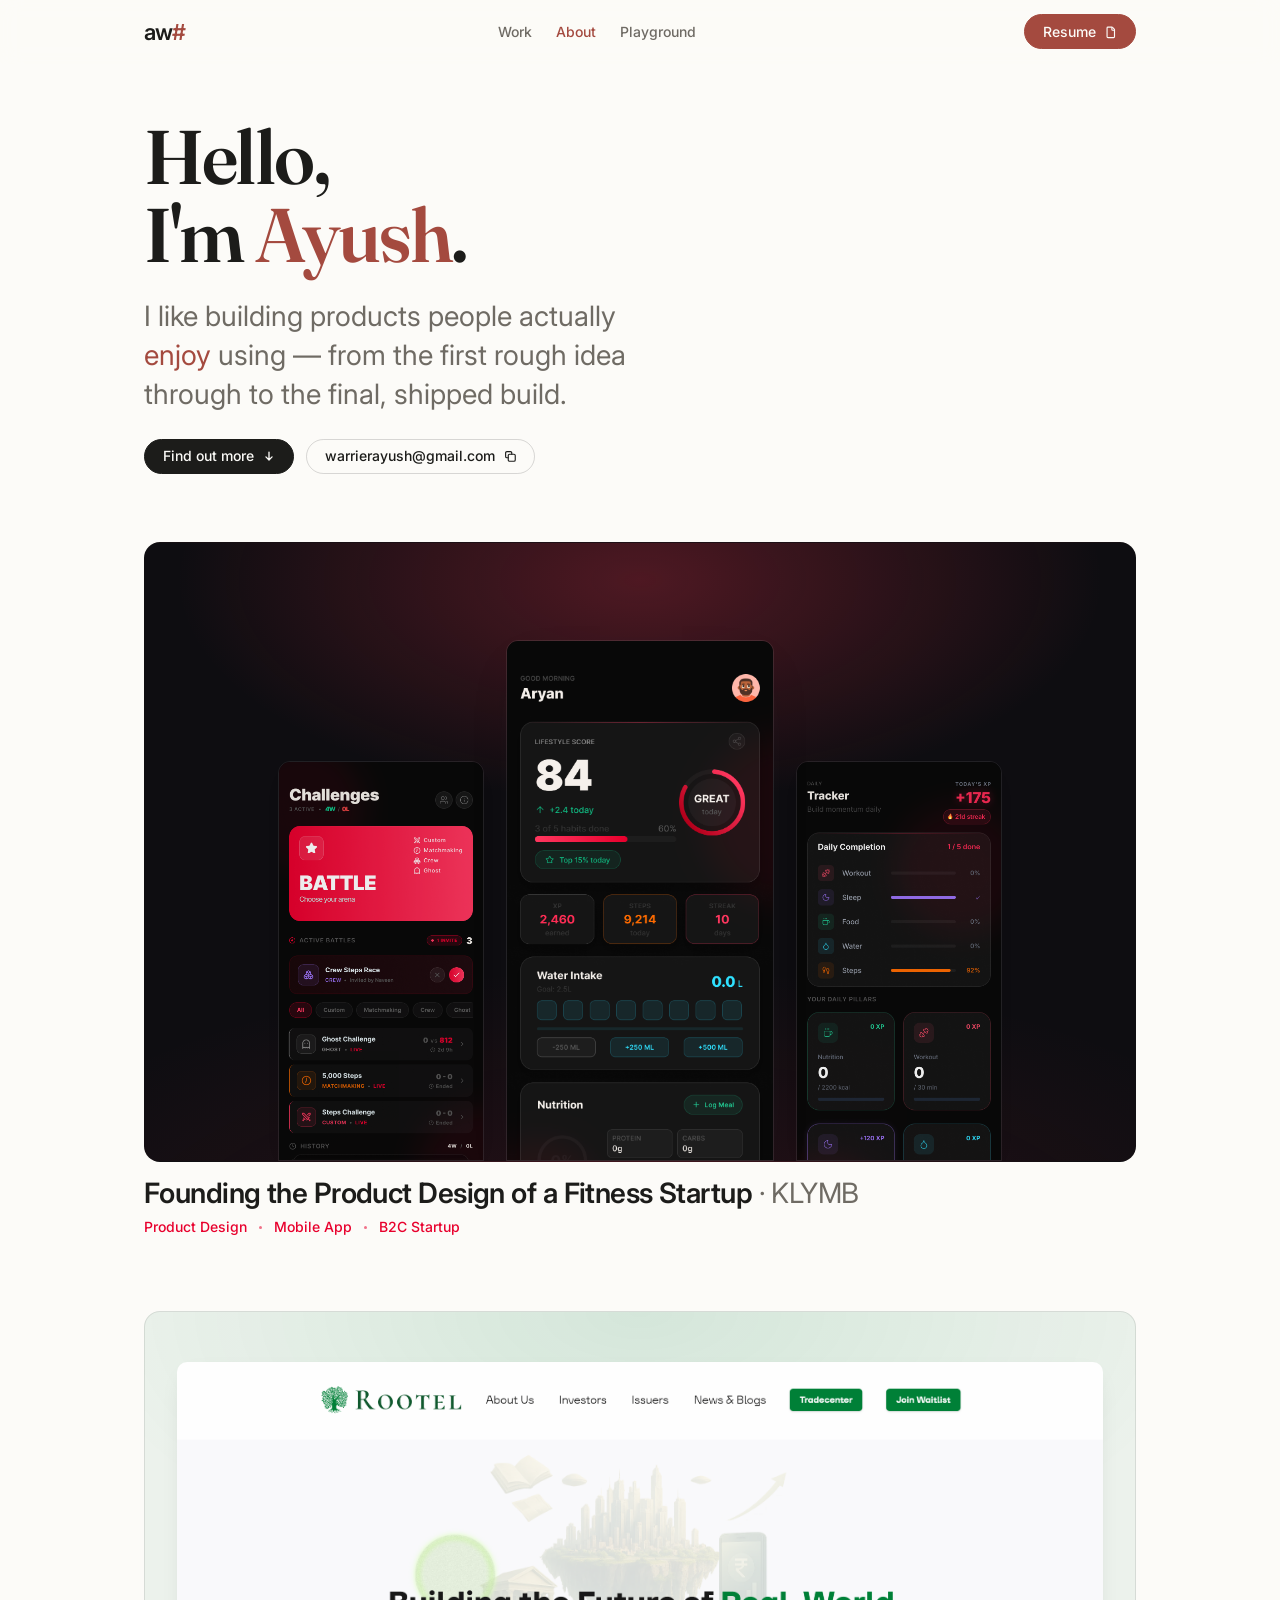
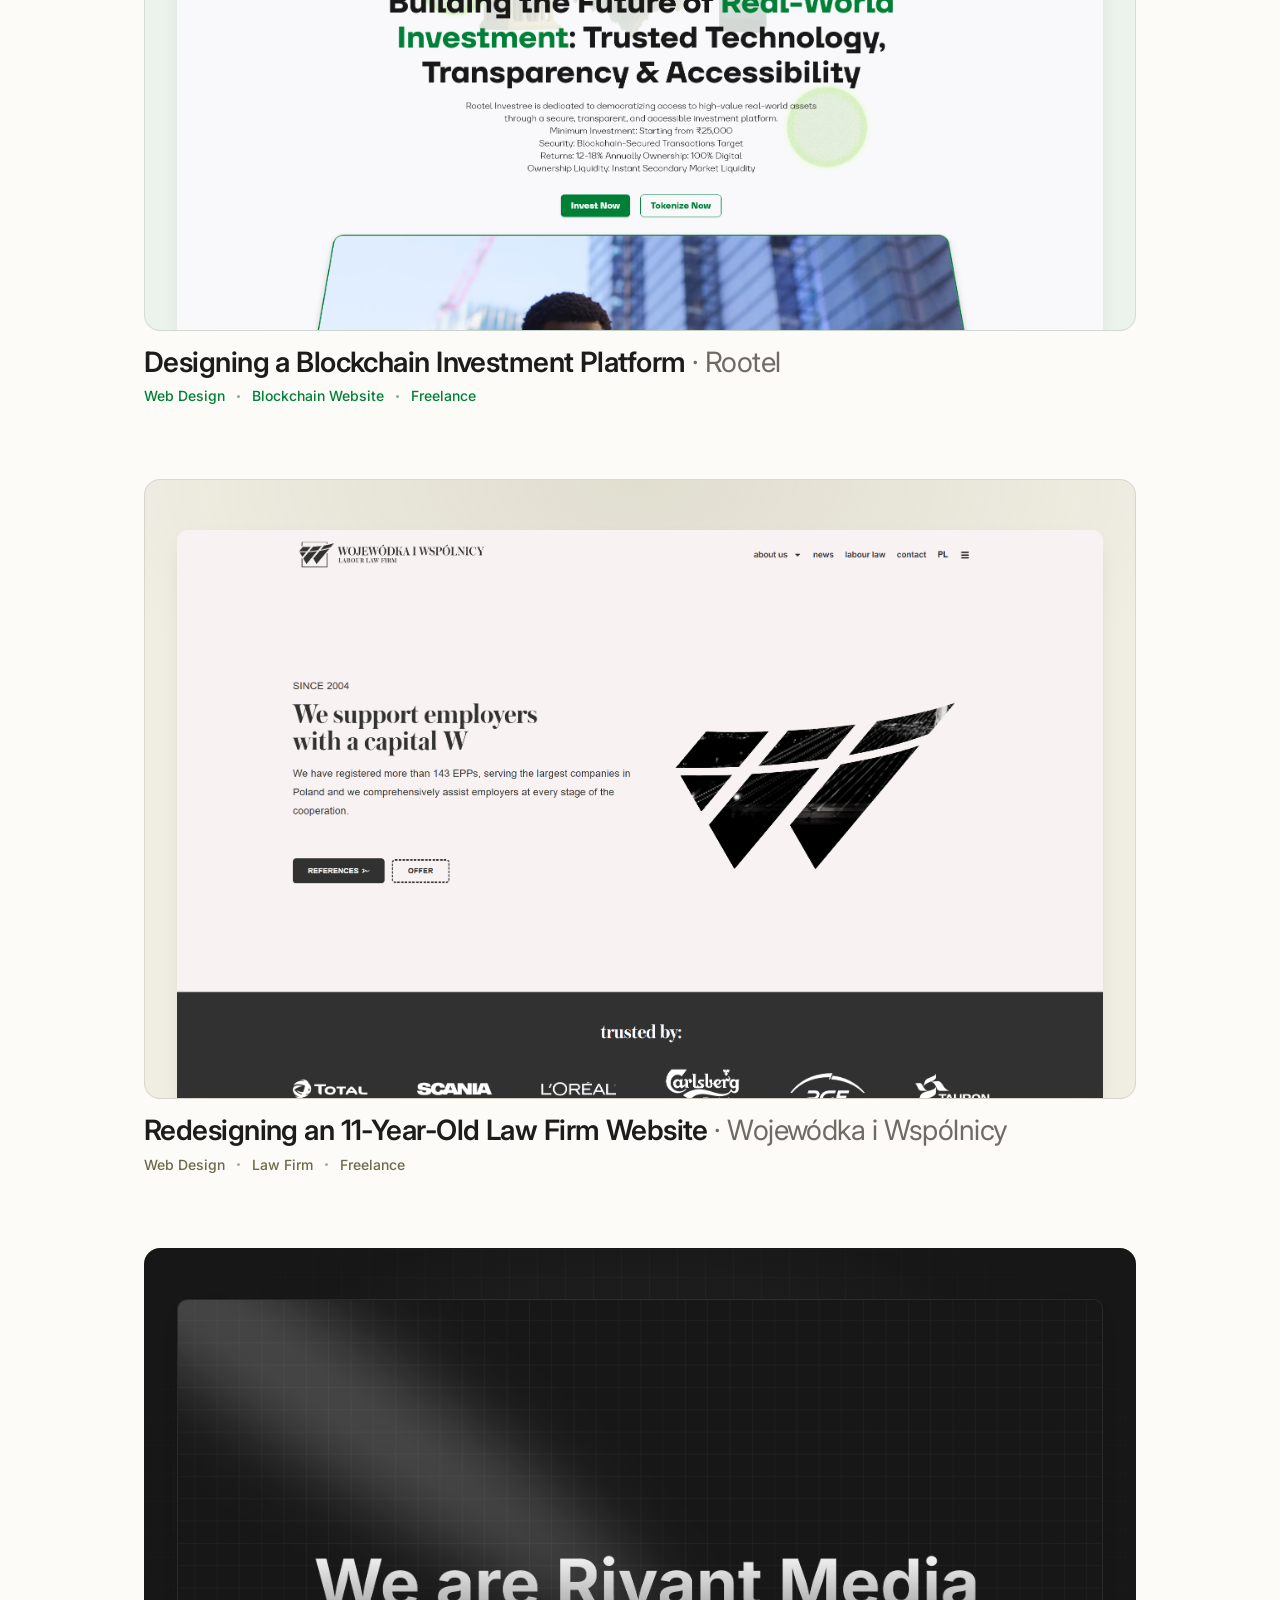
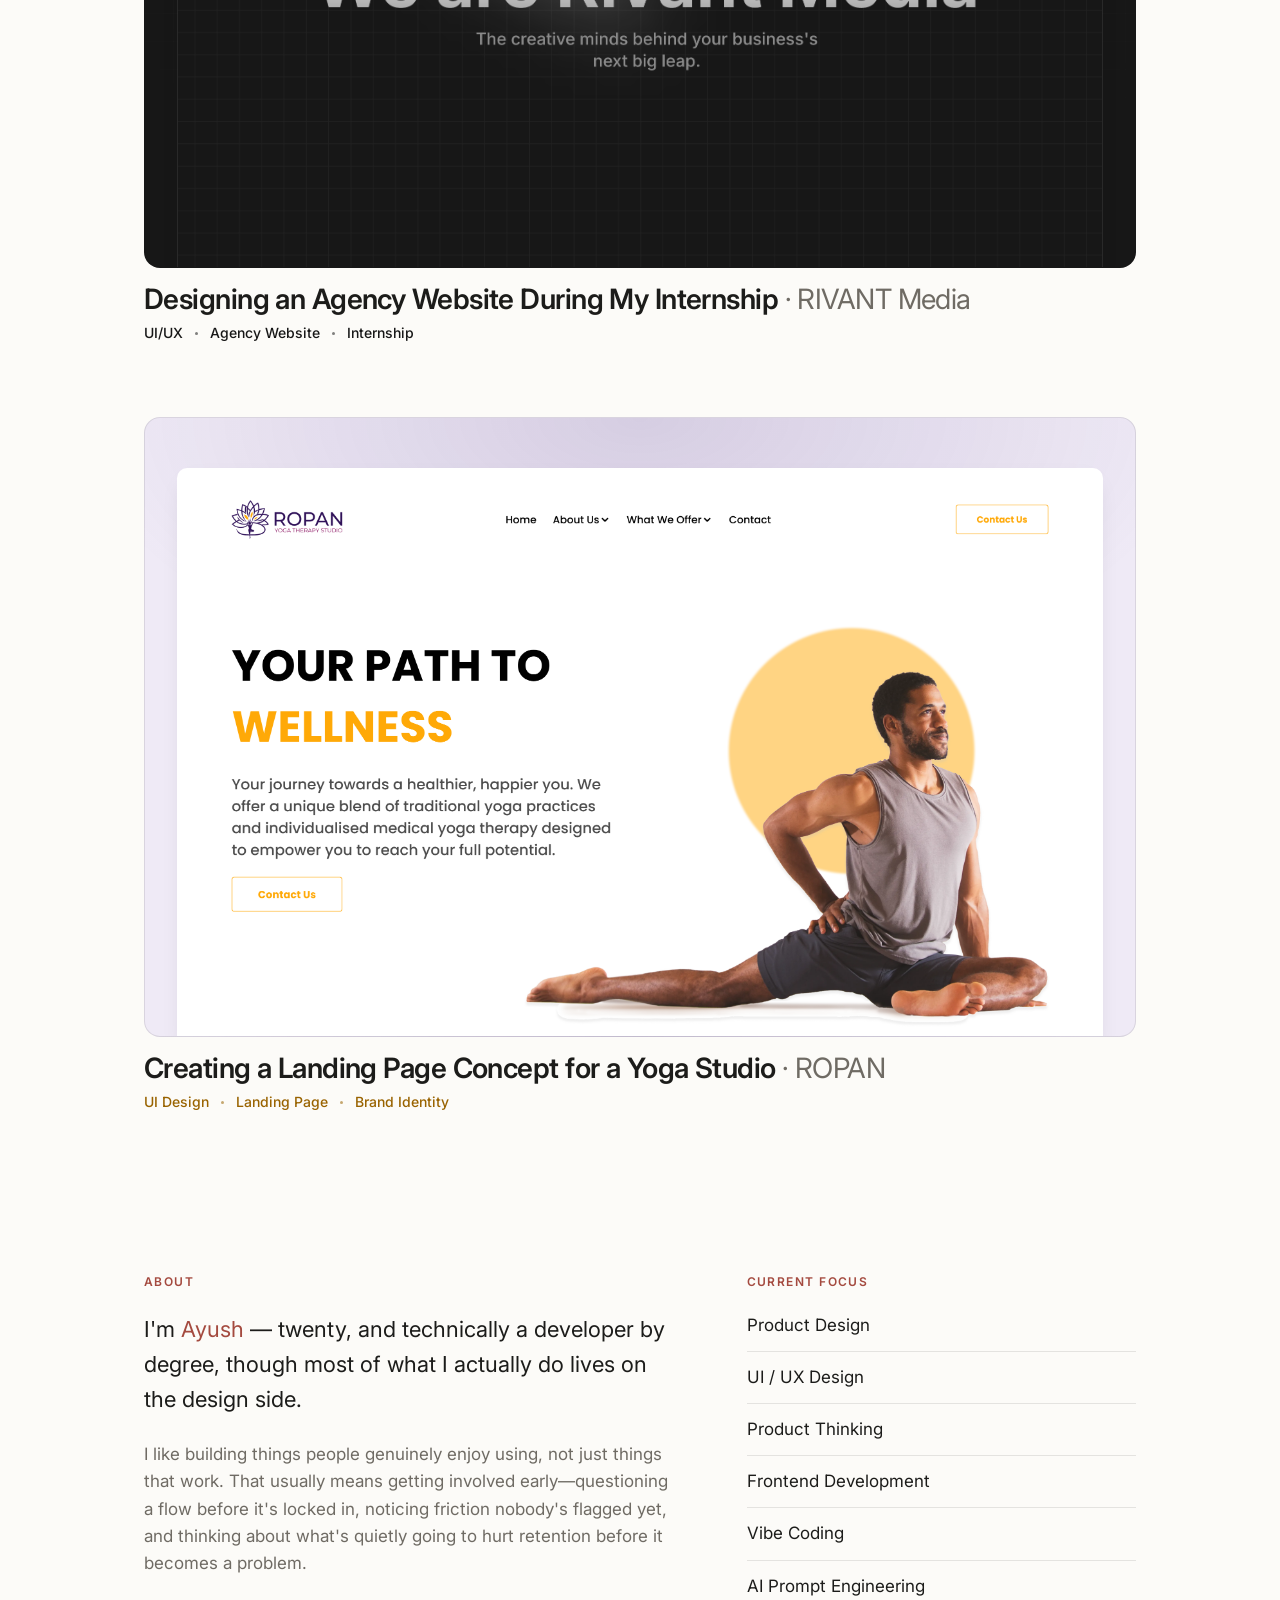
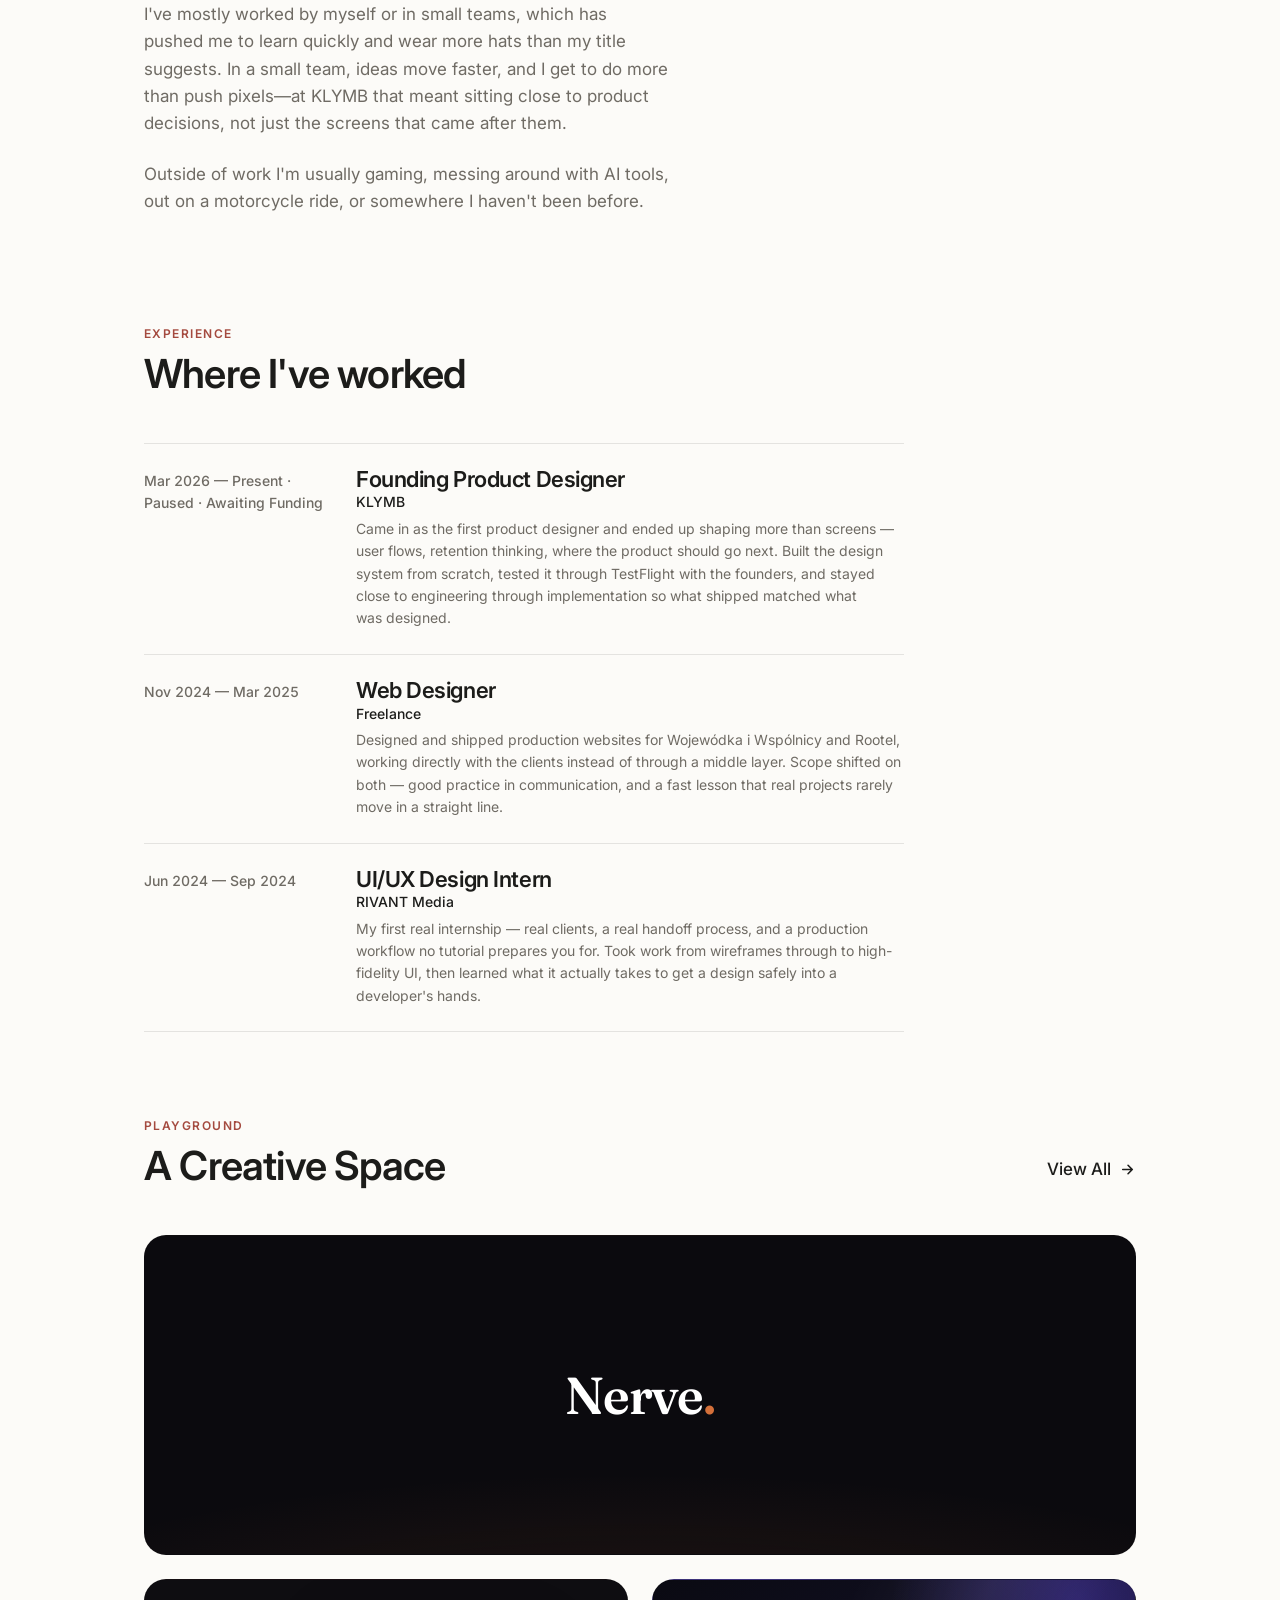
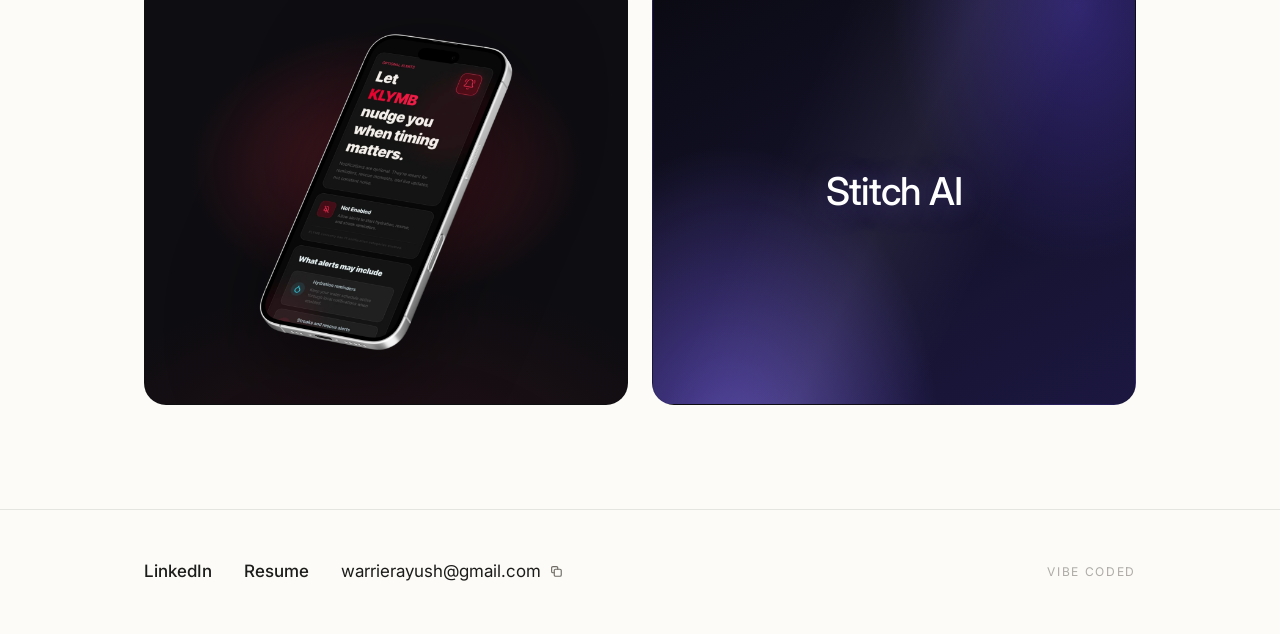
==== commit 87038f3a: "Update index.html" ====
--- a/index.html
+++ b/index.html
@@ -65,7 +65,7 @@
        ========================================================= -->
   <header class="nav" id="top">
     <div class="container nav__inner">
-      <a class="nav__brand" href="#top" aria-label="Ayush Warrier — home">aw<span class="nav__brand-mark">#</span></a>
+      <a class="nav__brand" href="/" aria-label="Ayush Warrier — home">aw<span class="nav__brand-mark">#</span></a>
 
       <nav class="nav__links" aria-label="Primary">
         <ul class="nav__list" data-nav-list>
